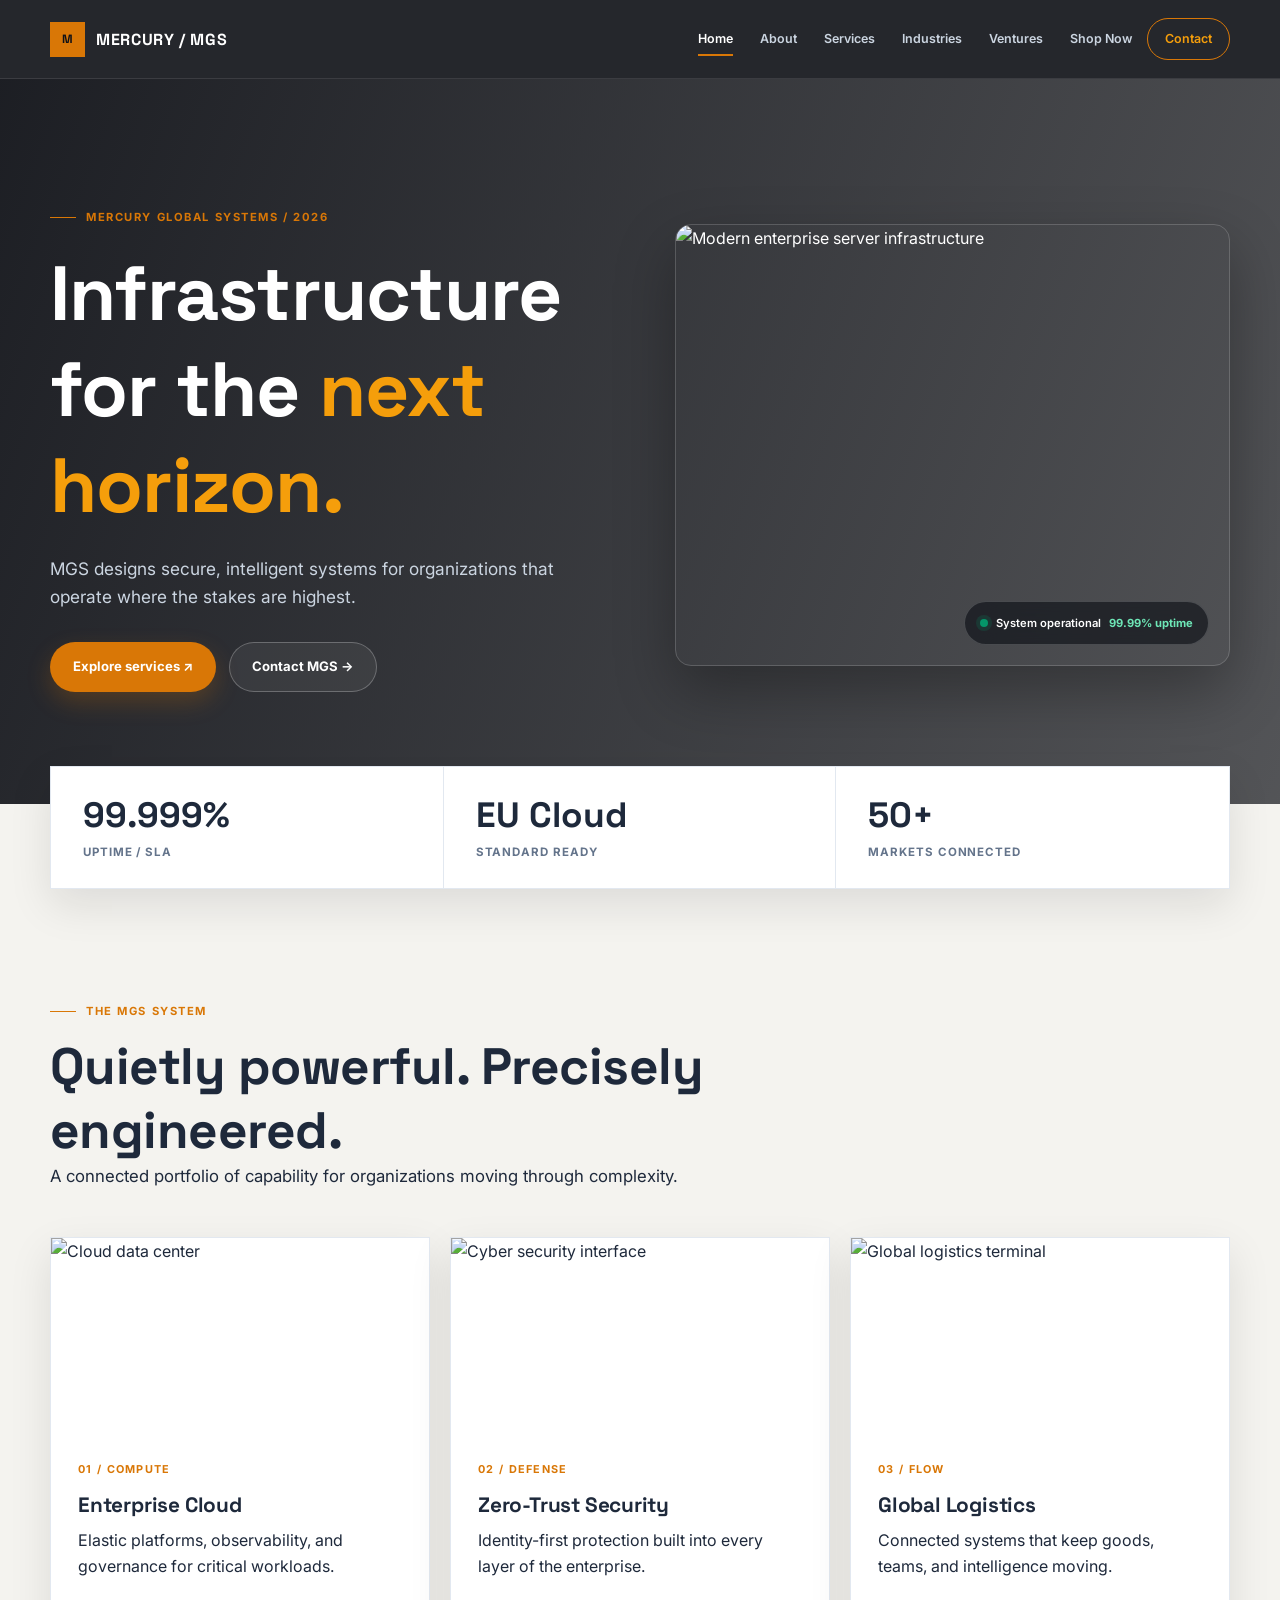
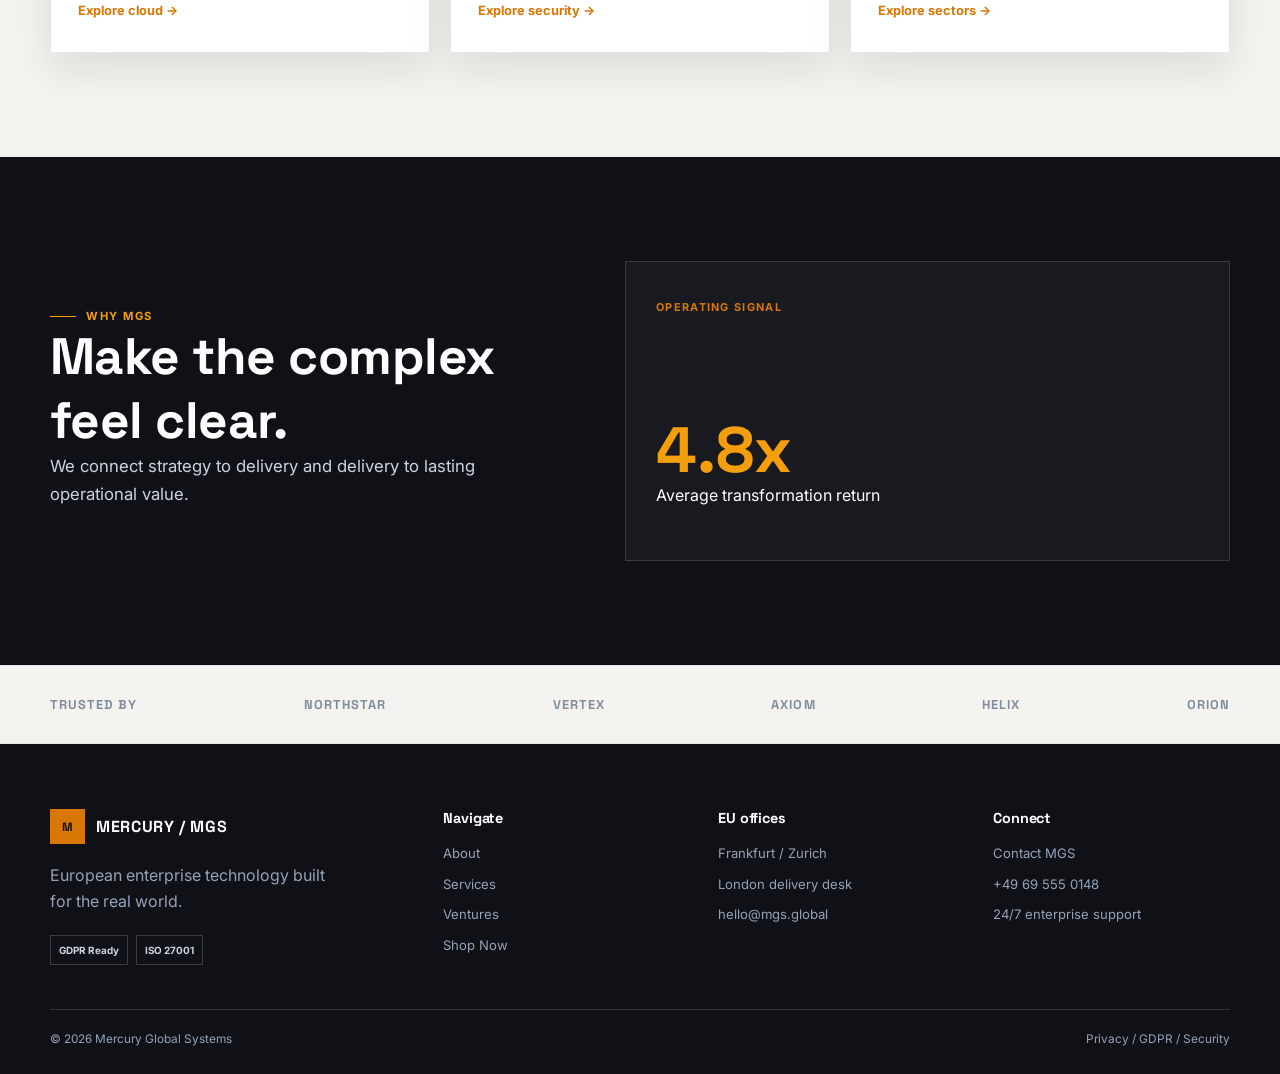
==== index.html @ 84ef5d74 "First Upload" ====
<!doctype html><html lang="en"><head><meta charset="utf-8"><meta name="viewport" content="width=device-width, initial-scale=1"><meta name="description" content="Mercury Global Systems builds resilient enterprise technology for ambitious organizations."><title>MGS | Mercury Global Systems</title><link rel="stylesheet" href="css/style.css"><script src="js/main.js" defer></script></head><body><header class="site-header"><div class="container nav-wrap"><a class="logo" href="index.html"><span class="logo-mark">M</span>MERCURY / MGS</a><button class="menu-toggle" aria-label="Open navigation" aria-expanded="false">☰</button><nav class="nav-links"><a class="active" href="index.html">Home</a><a href="about.html">About</a><a href="services.html">Services</a><a href="industries.html">Industries</a><a href="ventures.html">Ventures</a><a href="shop.html">Shop Now</a><a class="nav-cta" href="contact.html">Contact</a></nav></div></header><main><section class="hero"><div class="container hero-grid"><div><span class="eyebrow">Mercury Global Systems / 2026</span><h1>Infrastructure for the <span>next horizon.</span></h1><p class="hero-copy">MGS designs secure, intelligent systems for organizations that operate where the stakes are highest.</p><div class="actions"><a class="btn btn-primary" href="services.html">Explore services ↗</a><a class="btn btn-secondary" href="contact.html">Contact MGS →</a></div></div><figure class="hero-photo"><img src="https://images.unsplash.com/photo-1558494949-ef010cbdcc31?q=85&w=1600" alt="Modern enterprise server infrastructure"><figcaption class="glass-badge"><span class="live-dot"></span>System operational <strong>99.99% uptime</strong></figcaption></figure></div></section><section class="stats"><div class="container stats-grid"><div class="stat"><strong>99.999%</strong><span>Uptime / SLA</span></div><div class="stat"><strong>EU Cloud</strong><span>Standard ready</span></div><div class="stat"><strong>50+</strong><span>Markets connected</span></div></div></section><section class="section"><div class="container"><div class="section-heading"><span class="eyebrow">The MGS system</span><h2>Quietly powerful. Precisely engineered.</h2><p class="lead">A connected portfolio of capability for organizations moving through complexity.</p></div><div class="card-grid"><article class="card"><div class="card-image"><img src="https://images.unsplash.com/photo-1558494949-ef010cbdcc31?q=85&w=1000" alt="Cloud data center" loading="lazy"></div><div class="card-copy"><span class="card-kicker">01 / Compute</span><h3>Enterprise Cloud</h3><p>Elastic platforms, observability, and governance for critical workloads.</p><a class="text-link" href="services.html">Explore cloud →</a></div></article><article class="card"><div class="card-image"><img src="https://images.unsplash.com/photo-1563013544-824ae1b704d3?q=85&w=1000" alt="Cyber security interface" loading="lazy"></div><div class="card-copy"><span class="card-kicker">02 / Defense</span><h3>Zero-Trust Security</h3><p>Identity-first protection built into every layer of the enterprise.</p><a class="text-link" href="services.html">Explore security →</a></div></article><article class="card"><div class="card-image"><img src="https://images.unsplash.com/photo-1494412651409-8963ce7935a7?q=85&w=1000" alt="Global logistics terminal" loading="lazy"></div><div class="card-copy"><span class="card-kicker">03 / Flow</span><h3>Global Logistics</h3><p>Connected systems that keep goods, teams, and intelligence moving.</p><a class="text-link" href="industries.html">Explore sectors →</a></div></article></div></div></section><section class="section dark-section"><div class="container split"><div><span class="eyebrow">Why MGS</span><h2>Make the complex feel clear.</h2><p class="lead">We connect strategy to delivery and delivery to lasting operational value.</p></div><div class="dark-panel"><span class="card-kicker">Operating signal</span><strong>4.8x</strong><span>Average transformation return</span></div></div></section><section class="trust"><div class="container trust-row"><span>Trusted by</span><span>Northstar</span><span>Vertex</span><span>Axiom</span><span>Helix</span><span>Orion</span></div></section></main><footer class="site-footer"><div class="container"><div class="footer-grid"><div class="footer-brand"><a class="logo" href="index.html"><span class="logo-mark">M</span>MERCURY / MGS</a><p>European enterprise technology built for the real world.</p><div class="trust-badges"><span>GDPR Ready</span><span>ISO 27001</span></div></div><div><h3 class="footer-title">Navigate</h3><div class="footer-links"><a href="about.html">About</a><a href="services.html">Services</a><a href="ventures.html">Ventures</a><a href="shop.html">Shop Now</a></div></div><div><h3 class="footer-title">EU offices</h3><div class="footer-links"><span>Frankfurt / Zurich</span><span>London delivery desk</span><a href="mailto:hello@mgs.global">hello@mgs.global</a></div></div><div><h3 class="footer-title">Connect</h3><div class="footer-links"><a href="contact.html">Contact MGS</a><a href="tel:+49695550148">+49 69 555 0148</a><span>24/7 enterprise support</span></div></div></div><div class="footer-bottom"><span>© 2026 Mercury Global Systems</span><span>Privacy / GDPR / Security</span></div></div></footer></body></html>
---- css/style.css ----
@import url('https://fonts.googleapis.com/css2?family=Inter:wght@400;500;600;700&family=Space+Grotesk:wght@500;600;700&display=swap');

:root{--midnight:#0f1117;--ivory:#f4f3ef;--white:#fff;--slate:#1e293b;--muted:#94a3b8;--amber:#d97706;--amber-light:#f59e0b;--emerald:#059669;--line:#e2e8f0;--shadow:0 16px 40px rgba(15,17,23,.1);--ease:220ms cubic-bezier(.2,.8,.2,1);--max:1180px;--display:'Space Grotesk',system-ui,sans-serif;--body:'Inter',system-ui,sans-serif}
*{box-sizing:border-box}html{scroll-behavior:smooth}body{overflow-x:hidden;margin:0;color:var(--slate);background:var(--ivory);font:400 1rem/1.65 var(--body);-webkit-font-smoothing:antialiased}body.menu-open{overflow:hidden}a{color:inherit;text-decoration:none}button,input,select,textarea{font:inherit}button{cursor:pointer}h1,h2,h3{margin:0;color:var(--slate);font-family:var(--display);letter-spacing:-.01em;line-height:1.25}h1{font-size:clamp(2.7rem,6vw,5.8rem)}h2{font-size:clamp(2rem,4vw,3.8rem)}h3{font-size:1.3rem}p{margin:0 0 1rem}.container{width:min(var(--max),calc(100% - 48px));margin:auto}.section{padding:104px 0}.section-heading{max-width:720px;margin-bottom:46px}.section-heading h2{margin-top:14px}.section-heading.center{margin-inline:auto;text-align:center}.section-heading.center .eyebrow{justify-content:center}.lead{font-size:1.05rem}.eyebrow{display:inline-flex;align-items:center;gap:10px;color:var(--amber);font-size:.7rem;font-weight:700;letter-spacing:.14em;text-transform:uppercase}.eyebrow:before{width:26px;height:1px;background:currentColor;content:""}
.site-header{position:sticky;z-index:1000;top:0;color:var(--white);background:rgba(15,17,23,.9);border-bottom:1px solid rgba(255,255,255,.1);backdrop-filter:blur(16px);-webkit-backdrop-filter:blur(16px);transition:box-shadow var(--ease)}.site-header.scrolled{box-shadow:0 12px 35px rgba(0,0,0,.2)}.nav-wrap{display:flex;align-items:center;justify-content:space-between;min-height:78px;gap:28px}.logo{display:flex;align-items:center;gap:11px;color:var(--white);font:700 1rem var(--display);letter-spacing:.04em}.logo-mark{display:grid;place-items:center;width:35px;height:35px;color:var(--midnight);background:var(--amber);font-size:.75rem}.nav-links{display:flex;align-items:center;gap:3px}.nav-links a{position:relative;padding:10px 12px;color:#cbd5e1;font-size:.78rem;font-weight:600;transition:color var(--ease)}.nav-links a:after{position:absolute;right:12px;bottom:3px;left:12px;height:2px;background:var(--amber);transform:scaleX(0);transform-origin:left;transition:transform var(--ease);content:""}.nav-links a:hover,.nav-links a.active{color:var(--white)}.nav-links a:hover:after,.nav-links a.active:after{transform:scaleX(1)}.nav-links .nav-cta{border:1px solid var(--amber);border-radius:999px;color:var(--amber-light);padding-inline:17px}.nav-links .nav-cta:after{display:none}.menu-toggle{display:none;border:0;color:var(--white);background:transparent;font-size:1.5rem}
.hero,.page-hero{position:relative;overflow:hidden;color:var(--white);background:var(--midnight)}.hero{padding:120px 0 112px;background:linear-gradient(110deg,rgba(15,17,23,.94),rgba(15,17,23,.7)),url('https://images.unsplash.com/photo-1497366811353-6870744d04b2?q=85&w=2200') center/cover}.hero-grid{display:grid;grid-template-columns:1fr 1fr;align-items:center;gap:70px}.hero h1,.page-hero h1{color:var(--white)}.hero h1{margin:18px 0 22px}.hero h1 span{color:var(--amber-light)}.hero-copy{max-width:580px;color:#cbd5e1;font-size:1.08rem}.actions{display:flex;flex-wrap:wrap;gap:13px;margin-top:30px}.btn{display:inline-flex;align-items:center;justify-content:center;gap:9px;min-height:50px;border:1px solid transparent;border-radius:999px;padding:0 22px;font-size:.82rem;font-weight:700;transition:transform var(--ease),box-shadow var(--ease),background var(--ease),color var(--ease)}.btn:hover{transform:translateY(-3px)}.btn-primary{color:var(--white);background:var(--amber);box-shadow:0 10px 25px rgba(217,119,6,.24)}.btn-primary:hover{background:var(--amber-light);box-shadow:0 15px 30px rgba(217,119,6,.3)}.btn-secondary{border-color:rgba(255,255,255,.25);color:var(--white);background:rgba(255,255,255,.06)}.btn-secondary:hover{border-color:var(--amber);color:var(--amber-light)}.hero-photo{position:relative;overflow:hidden;min-height:440px;margin:0;border:1px solid rgba(255,255,255,.17);border-radius:16px;box-shadow:0 25px 60px rgba(0,0,0,.3)}.hero-photo img{width:100%;height:100%;min-height:440px;object-fit:cover;transition:transform 600ms var(--ease)}.hero-photo:hover img{transform:scale(1.03)}.glass-badge{position:absolute;right:20px;bottom:20px;display:flex;align-items:center;gap:8px;border:1px solid rgba(255,255,255,.18);border-radius:999px;padding:12px 15px;color:var(--white);background:rgba(15,17,23,.65);backdrop-filter:blur(16px);font-size:.7rem;font-weight:600}.glass-badge strong{color:#6ee7b7}.live-dot{width:8px;height:8px;border-radius:50%;background:var(--emerald);box-shadow:0 0 0 4px rgba(5,150,105,.18)}
.stats{position:relative;z-index:2;margin-top:-38px}.stats-grid{display:grid;grid-template-columns:repeat(3,1fr);border:1px solid var(--line);background:var(--white);box-shadow:var(--shadow)}.stat{padding:25px 32px;border-right:1px solid var(--line)}.stat:last-child{border:0}.stat strong{display:block;color:var(--slate);font:700 2.2rem var(--display)}.stat span{color:#64748b;font-size:.72rem;font-weight:700;letter-spacing:.08em;text-transform:uppercase}
.card-grid{display:grid;grid-template-columns:repeat(3,1fr);gap:20px}.card,.profile,.solution-card,.sector-card,.value,.metric-card,.form-panel{border:1px solid var(--line);background:var(--white);box-shadow:var(--shadow);transition:transform var(--ease),box-shadow var(--ease),border-color var(--ease)}.card{overflow:hidden}.card:hover,.profile:hover,.solution-card:hover,.sector-card:hover{border-color:#f0b45a;box-shadow:0 20px 45px rgba(15,17,23,.14);transform:translateY(-3px)}.card-image{overflow:hidden;height:190px}.card-image img{width:100%;height:100%;object-fit:cover;transition:transform 600ms var(--ease)}.card:hover img{transform:scale(1.03)}.card-copy,.solution-copy{padding:26px 27px 30px}.card-kicker{color:var(--amber);font-size:.68rem;font-weight:700;letter-spacing:.12em;text-transform:uppercase}.card h3{margin:12px 0 9px}.text-link{color:var(--amber);font-size:.8rem;font-weight:700}.text-link:hover{color:var(--slate)}
.dark-section{color:var(--white);background:var(--midnight)}.dark-section h2,.dark-section h3{color:var(--white)}.dark-section .lead{color:#cbd5e1}.dark-section .eyebrow{color:var(--amber-light)}.split{display:grid;grid-template-columns:.9fr 1.1fr;align-items:center;gap:80px}.check-list{display:grid;gap:13px;margin:27px 0 0;padding:0;color:#cbd5e1;list-style:none}.check-list li:before{display:inline-grid;place-items:center;width:20px;height:20px;margin-right:10px;border-radius:50%;color:var(--white);background:var(--emerald);content:"✓";font-size:.7rem;font-weight:700}.dark-panel{min-height:300px;border:1px solid rgba(255,255,255,.14);padding:30px;background:rgba(255,255,255,.04)}.dark-panel strong{display:block;margin-top:100px;color:var(--amber-light);font:700 4rem var(--display);line-height:1}.trust{padding:30px 0;border-top:1px solid var(--line);border-bottom:1px solid var(--line);background:var(--ivory)}.trust-row{display:flex;justify-content:space-between;gap:20px;color:#64748b;font:700 .8rem var(--display);letter-spacing:.08em;text-transform:uppercase;opacity:.8}
.page-hero{padding:90px 0 80px;background:linear-gradient(rgba(15,17,23,.7),rgba(15,17,23,.95)),url('https://images.unsplash.com/photo-1486406146926-c627a92ad1ab?q=85&w=2200') center/cover}.page-hero h1{max-width:780px;margin:18px 0}.page-hero p{max-width:650px;color:#cbd5e1;font-size:1.05rem}.breadcrumb{display:flex;gap:10px;color:#94a3b8;font-size:.76rem}.breadcrumb a{color:var(--amber-light)}.value-grid,.metrics-grid{display:grid;grid-template-columns:repeat(3,1fr);gap:18px}.value,.metric-card{padding:28px}.value h3{margin:15px 0 8px}.value p,.metric-card span{color:#64748b}.timeline{position:relative;max-width:820px;margin:auto}.timeline:before{position:absolute;top:0;bottom:0;left:92px;width:1px;background:#f0b45a;content:""}.timeline-item{position:relative;display:grid;grid-template-columns:92px 1fr;gap:35px;padding-bottom:35px}.timeline-year,.service-number{color:var(--amber);font:700 1rem var(--display)}.timeline-content{padding-left:28px}.timeline-content:before{position:absolute;top:5px;left:87px;width:10px;height:10px;border:3px solid var(--midnight);border-radius:50%;background:var(--emerald);content:""}.timeline-content p,.service-row p{color:#64748b}.team-grid{display:grid;grid-template-columns:repeat(4,1fr);gap:18px}.profile{overflow:hidden}.profile-photo{display:grid;place-items:center;height:200px;color:var(--amber);background:#eceae3;font:700 3rem var(--display)}.profile-info{padding:21px}.profile-info p{margin:5px 0 0}.service-list{display:grid}.service-row{display:grid;grid-template-columns:68px 1fr auto;gap:24px;align-items:center;border-bottom:1px solid var(--line);padding:25px 0}.service-row p{max-width:650px;margin:7px 0 0}.service-arrow{color:var(--amber);font-size:1.35rem}.workflow{display:grid;grid-template-columns:repeat(4,1fr)}.workflow-step{padding:27px 22px;border:1px solid rgba(255,255,255,.14)}.workflow-step h3{color:var(--white)}.step-num{display:block;margin-bottom:22px;color:var(--amber-light);font:700 1rem var(--display)}
.solution-grid{display:grid;grid-template-columns:repeat(2,1fr);gap:22px}.solution-card{overflow:hidden}.solution-image{min-height:220px;background-position:center;background-size:cover}.solution-copy h2{margin:12px 0 9px;font-size:2rem}.solution-copy ul{display:grid;gap:7px;margin:20px 0 0;padding:0;list-style:none;font-size:.9rem}.solution-copy li:before{margin-right:8px;color:var(--emerald);content:"✓";font-weight:700}.sector-grid{display:grid;grid-template-columns:repeat(2,1fr);gap:22px}.sector-card{overflow:hidden}.sector-image{min-height:230px;background-position:center;background-size:cover}.sector-copy{padding:27px}.sector-copy h2{margin:12px 0 8px;font-size:2rem}.sector-copy p{color:#64748b}.filter-bar{display:flex;flex-wrap:wrap;gap:9px;margin-bottom:30px}.filter-button{border:1px solid var(--line);border-radius:999px;padding:10px 15px;color:var(--slate);background:var(--white);font-size:.78rem;font-weight:700}.filter-button.active,.filter-button:hover{border-color:var(--amber);color:var(--amber);background:#fffaf0}.product-grid{display:grid;grid-template-columns:repeat(3,1fr);gap:20px}.product-card{border:1px solid var(--line);background:var(--white);box-shadow:var(--shadow)}.product-image{height:190px;background-position:center;background-size:cover}.product-copy{padding:22px}.product-copy h3{margin:8px 0}.product-price{display:block;margin:15px 0;color:var(--slate);font:700 1.1rem var(--display)}.product-card .btn{width:100%;min-height:44px}.search-box{width:100%;border:1px solid var(--line);padding:14px 16px;color:var(--slate);background:var(--white);outline:0;margin-bottom:14px}.search-box:focus{border-color:var(--amber);box-shadow:0 0 0 3px rgba(217,119,6,.14)}.form-panel{padding:36px}.contact-grid{display:grid;grid-template-columns:.8fr 1.2fr;gap:70px;align-items:start}.contact-details{display:grid;gap:22px;margin-top:28px}.contact-detail{display:flex;gap:14px}.icon-box{display:grid;place-items:center;flex:0 0 42px;width:42px;height:42px;color:var(--amber);background:#fff7ed;font-size:.68rem;font-weight:700}.contact-detail strong{display:block;color:var(--slate);font-size:.8rem}.contact-detail span:not(.icon-box){color:#64748b;font-size:.88rem}.form-grid{display:grid;grid-template-columns:repeat(2,1fr);gap:18px}.form-field{display:grid;gap:7px}.form-field.full{grid-column:1/-1}.form-field label{color:var(--slate);font-size:.75rem;font-weight:700}.form-field input,.form-field select,.form-field textarea{width:100%;border:1px solid var(--line);padding:12px 13px;color:var(--slate);background:var(--white);outline:0}.form-field textarea{min-height:140px;resize:vertical}.form-field input:focus,.form-field select:focus,.form-field textarea:focus{border-color:var(--amber);box-shadow:0 0 0 3px rgba(217,119,6,.14)}.form-status{min-height:24px;margin-top:10px;color:var(--emerald);font-size:.82rem;font-weight:700}.map-box{display:grid;place-items:center;min-height:300px;border:1px solid var(--line);color:var(--amber);background:#ebe9e2;background-image:linear-gradient(#dedbd3 1px,transparent 1px),linear-gradient(90deg,#dedbd3 1px,transparent 1px);background-size:36px 36px}.map-box span{padding:14px 18px;border:1px solid var(--amber);background:var(--white);font:700 .75rem var(--display);letter-spacing:.06em;text-transform:uppercase}
.site-footer{padding:65px 0 24px;color:#94a3b8;background:var(--midnight)}.footer-grid{display:grid;grid-template-columns:1.5fr repeat(3,1fr);gap:38px;padding-bottom:44px}.footer-brand p{max-width:280px;margin-top:18px}.footer-title{margin:0 0 16px;color:var(--white);font:700 .9rem var(--display)}.footer-links{display:grid;gap:9px;font-size:.82rem}.footer-links a:hover{color:var(--amber-light)}.trust-badges{display:flex;gap:8px;margin-top:20px}.trust-badges span{border:1px solid rgba(255,255,255,.18);padding:6px 8px;color:#cbd5e1;font-size:.62rem;font-weight:700}.footer-bottom{display:flex;justify-content:space-between;gap:20px;border-top:1px solid rgba(255,255,255,.14);padding-top:20px;font-size:.74rem}.reveal-item{opacity:0;transform:translateY(18px);transition:opacity 600ms var(--ease),transform 600ms var(--ease)}.reveal-item.is-visible{opacity:1;transform:translateY(0)}
@media(max-width:900px){.hero-grid,.split,.contact-grid{grid-template-columns:1fr;gap:45px}.card-grid,.value-grid,.metrics-grid,.solution-grid,.sector-grid{grid-template-columns:repeat(2,1fr)}.team-grid{grid-template-columns:repeat(2,1fr)}.product-grid{grid-template-columns:repeat(2,1fr)}.footer-grid{grid-template-columns:repeat(2,1fr)}}
@media(max-width:768px){.container{width:min(var(--max),calc(100% - 32px))}.section{padding:76px 0}.menu-toggle{display:block}.nav-links{position:absolute;top:100%;right:16px;left:16px;display:grid;gap:2px;padding:14px;border:1px solid rgba(255,255,255,.14);background:rgba(15,17,23,.98);box-shadow:var(--shadow);transform:translateY(-12px);opacity:0;pointer-events:none;transition:opacity var(--ease),transform var(--ease)}.nav-links.open{transform:translateY(0);opacity:1;pointer-events:auto}.nav-links a{padding:13px}.hero{padding:82px 0 85px}.hero h1{font-size:clamp(2.7rem,13vw,4.4rem)}.hero-photo,.hero-photo img{min-height:320px}.stats{margin-top:-25px}.stats-grid,.card-grid,.value-grid,.metrics-grid,.solution-grid,.sector-grid,.product-grid,.form-grid{grid-template-columns:1fr}.stat{border-right:0;border-bottom:1px solid var(--line)}.stat:last-child{border-bottom:0}.trust-row{flex-wrap:wrap;justify-content:center;font-size:.68rem}.timeline:before{left:66px}.timeline-item{grid-template-columns:66px 1fr;gap:18px}.timeline-content{padding-left:20px}.timeline-content:before{left:61px}.service-row{grid-template-columns:45px 1fr;gap:15px}.service-arrow{display:none}.workflow{grid-template-columns:1fr 1fr}.form-field.full{grid-column:auto}.form-panel{padding:24px}.footer-grid{grid-template-columns:1fr 1fr;gap:28px 18px}.footer-brand{grid-column:1/-1}.footer-bottom{flex-direction:column}}
@media(prefers-reduced-motion:reduce){*,*:before,*:after{scroll-behavior:auto!important;transition-duration:.01ms!important}}
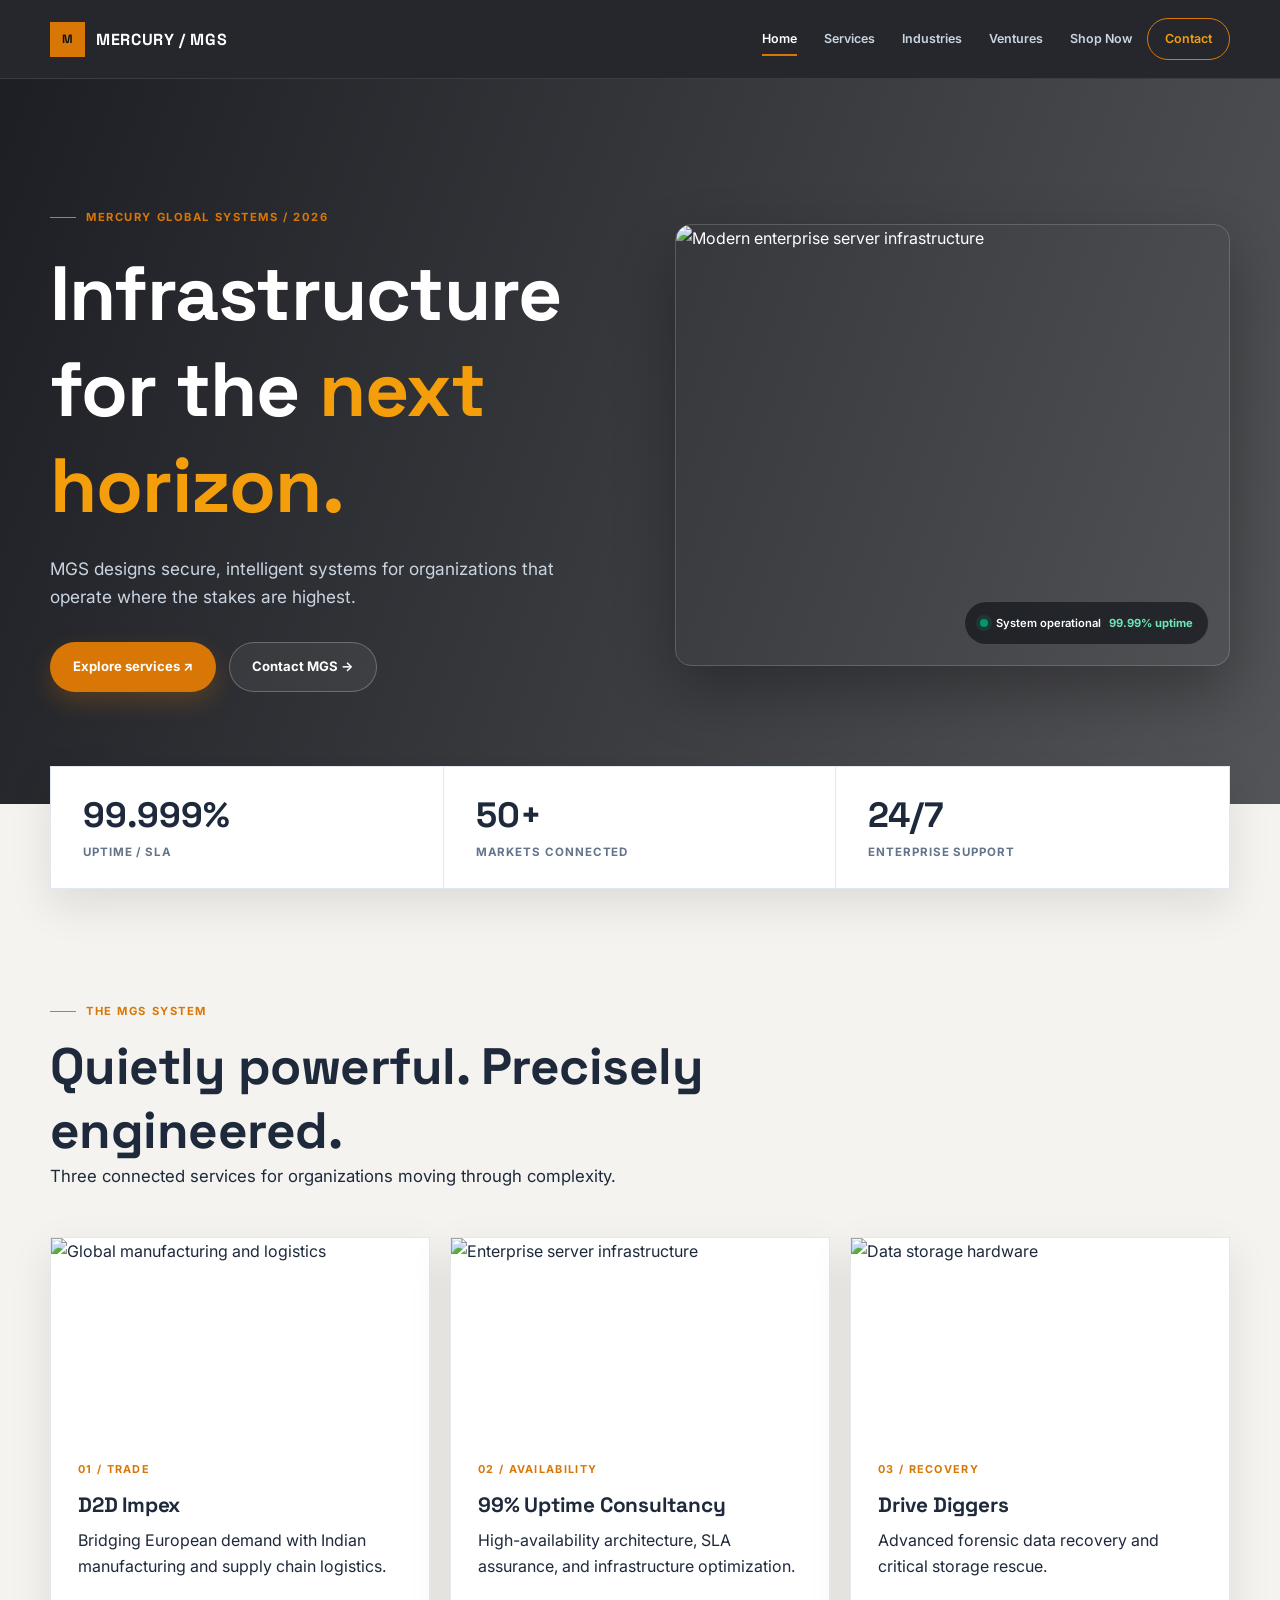
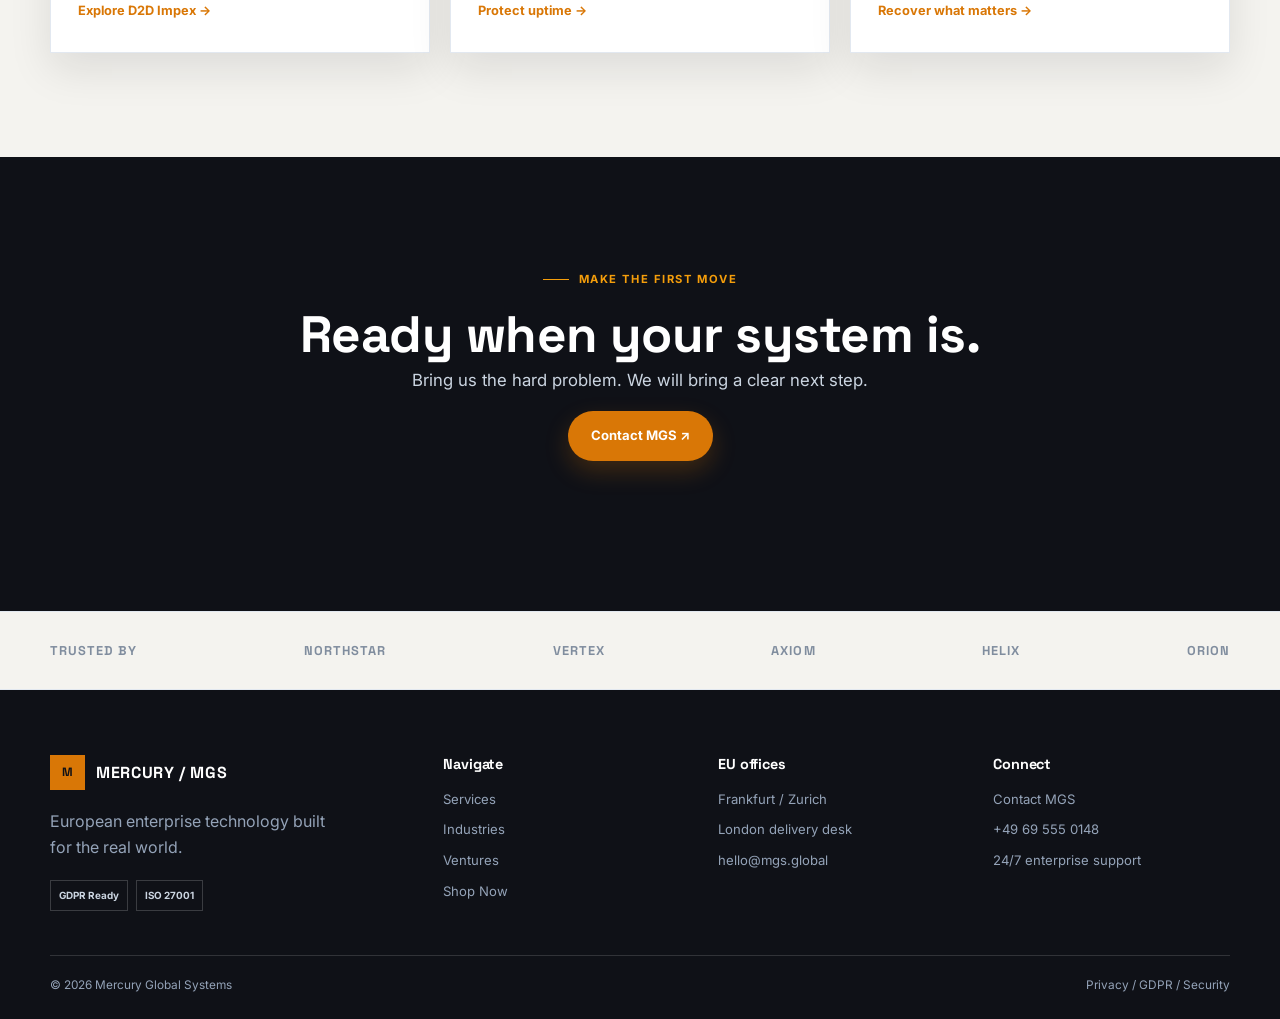
==== commit 1eebcb0b: "Add files via upload" ====
--- a/index.html
+++ b/index.html
@@ -1 +1 @@
-<!doctype html><html lang="en"><head><meta charset="utf-8"><meta name="viewport" content="width=device-width, initial-scale=1"><meta name="description" content="Mercury Global Systems builds resilient enterprise technology for ambitious organizations."><title>MGS | Mercury Global Systems</title><link rel="stylesheet" href="css/style.css"><script src="js/main.js" defer></script></head><body><header class="site-header"><div class="container nav-wrap"><a class="logo" href="index.html"><span class="logo-mark">M</span>MERCURY / MGS</a><button class="menu-toggle" aria-label="Open navigation" aria-expanded="false">☰</button><nav class="nav-links"><a class="active" href="index.html">Home</a><a href="about.html">About</a><a href="services.html">Services</a><a href="industries.html">Industries</a><a href="ventures.html">Ventures</a><a href="shop.html">Shop Now</a><a class="nav-cta" href="contact.html">Contact</a></nav></div></header><main><section class="hero"><div class="container hero-grid"><div><span class="eyebrow">Mercury Global Systems / 2026</span><h1>Infrastructure for the <span>next horizon.</span></h1><p class="hero-copy">MGS designs secure, intelligent systems for organizations that operate where the stakes are highest.</p><div class="actions"><a class="btn btn-primary" href="services.html">Explore services ↗</a><a class="btn btn-secondary" href="contact.html">Contact MGS →</a></div></div><figure class="hero-photo"><img src="https://images.unsplash.com/photo-1558494949-ef010cbdcc31?q=85&w=1600" alt="Modern enterprise server infrastructure"><figcaption class="glass-badge"><span class="live-dot"></span>System operational <strong>99.99% uptime</strong></figcaption></figure></div></section><section class="stats"><div class="container stats-grid"><div class="stat"><strong>99.999%</strong><span>Uptime / SLA</span></div><div class="stat"><strong>EU Cloud</strong><span>Standard ready</span></div><div class="stat"><strong>50+</strong><span>Markets connected</span></div></div></section><section class="section"><div class="container"><div class="section-heading"><span class="eyebrow">The MGS system</span><h2>Quietly powerful. Precisely engineered.</h2><p class="lead">A connected portfolio of capability for organizations moving through complexity.</p></div><div class="card-grid"><article class="card"><div class="card-image"><img src="https://images.unsplash.com/photo-1558494949-ef010cbdcc31?q=85&w=1000" alt="Cloud data center" loading="lazy"></div><div class="card-copy"><span class="card-kicker">01 / Compute</span><h3>Enterprise Cloud</h3><p>Elastic platforms, observability, and governance for critical workloads.</p><a class="text-link" href="services.html">Explore cloud →</a></div></article><article class="card"><div class="card-image"><img src="https://images.unsplash.com/photo-1563013544-824ae1b704d3?q=85&w=1000" alt="Cyber security interface" loading="lazy"></div><div class="card-copy"><span class="card-kicker">02 / Defense</span><h3>Zero-Trust Security</h3><p>Identity-first protection built into every layer of the enterprise.</p><a class="text-link" href="services.html">Explore security →</a></div></article><article class="card"><div class="card-image"><img src="https://images.unsplash.com/photo-1494412651409-8963ce7935a7?q=85&w=1000" alt="Global logistics terminal" loading="lazy"></div><div class="card-copy"><span class="card-kicker">03 / Flow</span><h3>Global Logistics</h3><p>Connected systems that keep goods, teams, and intelligence moving.</p><a class="text-link" href="industries.html">Explore sectors →</a></div></article></div></div></section><section class="section dark-section"><div class="container split"><div><span class="eyebrow">Why MGS</span><h2>Make the complex feel clear.</h2><p class="lead">We connect strategy to delivery and delivery to lasting operational value.</p></div><div class="dark-panel"><span class="card-kicker">Operating signal</span><strong>4.8x</strong><span>Average transformation return</span></div></div></section><section class="trust"><div class="container trust-row"><span>Trusted by</span><span>Northstar</span><span>Vertex</span><span>Axiom</span><span>Helix</span><span>Orion</span></div></section></main><footer class="site-footer"><div class="container"><div class="footer-grid"><div class="footer-brand"><a class="logo" href="index.html"><span class="logo-mark">M</span>MERCURY / MGS</a><p>European enterprise technology built for the real world.</p><div class="trust-badges"><span>GDPR Ready</span><span>ISO 27001</span></div></div><div><h3 class="footer-title">Navigate</h3><div class="footer-links"><a href="about.html">About</a><a href="services.html">Services</a><a href="ventures.html">Ventures</a><a href="shop.html">Shop Now</a></div></div><div><h3 class="footer-title">EU offices</h3><div class="footer-links"><span>Frankfurt / Zurich</span><span>London delivery desk</span><a href="mailto:hello@mgs.global">hello@mgs.global</a></div></div><div><h3 class="footer-title">Connect</h3><div class="footer-links"><a href="contact.html">Contact MGS</a><a href="tel:+49695550148">+49 69 555 0148</a><span>24/7 enterprise support</span></div></div></div><div class="footer-bottom"><span>© 2026 Mercury Global Systems</span><span>Privacy / GDPR / Security</span></div></div></footer></body></html>+<!doctype html><html lang="en"><head><meta charset="utf-8"><meta name="viewport" content="width=device-width, initial-scale=1"><title>MGS | Mercury Global Systems</title><link rel="stylesheet" href="css/style.css"><script src="js/main.js" defer></script></head><body><header class="site-header"><div class="container nav-wrap"><a class="logo" href="index.html"><span class="logo-mark">M</span>MERCURY / MGS</a><button class="menu-toggle" aria-label="Open navigation" aria-expanded="false">☰</button><nav class="nav-links"><a class="active" href="index.html">Home</a><a href="services.html">Services</a><a href="industries.html">Industries</a><a href="ventures.html">Ventures</a><a href="shop.html">Shop Now</a><a class="nav-cta" href="contact.html">Contact</a></nav></div></header><main><section class="hero"><div class="container hero-grid"><div><span class="eyebrow">Mercury Global Systems / 2026</span><h1>Infrastructure for the <span>next horizon.</span></h1><p class="hero-copy">MGS designs secure, intelligent systems for organizations that operate where the stakes are highest.</p><div class="actions"><a class="btn btn-primary" href="services.html">Explore services ↗</a><a class="btn btn-secondary" href="contact.html">Contact MGS →</a></div></div><figure class="hero-photo"><img src="https://images.unsplash.com/photo-1558494949-ef010cbdcc31?q=85&w=1600" alt="Modern enterprise server infrastructure"><figcaption class="glass-badge"><span class="live-dot"></span>System operational <strong>99.99% uptime</strong></figcaption></figure></div></section><section class="stats"><div class="container stats-grid"><div class="stat"><strong>99.999%</strong><span>Uptime / SLA</span></div><div class="stat"><strong>50+</strong><span>Markets connected</span></div><div class="stat"><strong>24/7</strong><span>Enterprise support</span></div></div></section><section class="section"><div class="container"><div class="section-heading"><span class="eyebrow">The MGS system</span><h2>Quietly powerful. Precisely engineered.</h2><p class="lead">Three connected services for organizations moving through complexity.</p></div><div class="card-grid"><article class="card"><div class="card-image"><img src="https://images.unsplash.com/photo-1494412651409-8963ce7935a7?q=85&w=1000" alt="Global manufacturing and logistics" loading="lazy"></div><div class="card-copy"><span class="card-kicker">01 / Trade</span><h3>D2D Impex</h3><p>Bridging European demand with Indian manufacturing and supply chain logistics.</p><a class="text-link" href="services.html">Explore D2D Impex →</a></div></article><article class="card"><div class="card-image"><img src="https://images.unsplash.com/photo-1558494949-ef010cbdcc31?q=85&w=1000" alt="Enterprise server infrastructure" loading="lazy"></div><div class="card-copy"><span class="card-kicker">02 / Availability</span><h3>99% Uptime Consultancy</h3><p>High-availability architecture, SLA assurance, and infrastructure optimization.</p><a class="text-link" href="services.html">Protect uptime →</a></div></article><article class="card"><div class="card-image"><img src="https://images.unsplash.com/photo-1518770660439-4636190af475?q=85&w=1000" alt="Data storage hardware" loading="lazy"></div><div class="card-copy"><span class="card-kicker">03 / Recovery</span><h3>Drive Diggers</h3><p>Advanced forensic data recovery and critical storage rescue.</p><a class="text-link" href="services.html">Recover what matters →</a></div></article></div></div></section><section class="section dark-section"><div class="container section-heading center"><span class="eyebrow">Make the first move</span><h2>Ready when your system is.</h2><p class="lead">Bring us the hard problem. We will bring a clear next step.</p><a class="btn btn-primary" href="contact.html">Contact MGS ↗</a></div></section><section class="trust"><div class="container trust-row"><span>Trusted by</span><span>Northstar</span><span>Vertex</span><span>Axiom</span><span>Helix</span><span>Orion</span></div></section></main><footer class="site-footer"><div class="container footer-grid"><div class="footer-brand"><a class="logo" href="index.html"><span class="logo-mark">M</span>MERCURY / MGS</a><p>European enterprise technology built for the real world.</p><div class="trust-badges"><span>GDPR Ready</span><span>ISO 27001</span></div></div><div><h3 class="footer-title">Navigate</h3><div class="footer-links"><a href="services.html">Services</a><a href="industries.html">Industries</a><a href="ventures.html">Ventures</a><a href="shop.html">Shop Now</a></div></div><div><h3 class="footer-title">EU offices</h3><div class="footer-links"><span>Frankfurt / Zurich</span><span>London delivery desk</span><a href="mailto:hello@mgs.global">hello@mgs.global</a></div></div><div><h3 class="footer-title">Connect</h3><div class="footer-links"><a href="contact.html">Contact MGS</a><a href="tel:+49695550148">+49 69 555 0148</a><span>24/7 enterprise support</span></div></div></div><div class="container footer-bottom"><span>© 2026 Mercury Global Systems</span><span>Privacy / GDPR / Security</span></div></footer></body></html>
--- a/css/style.css
+++ b/css/style.css
@@ -13,3 +13,6 @@
 @media(max-width:900px){.hero-grid,.split,.contact-grid{grid-template-columns:1fr;gap:45px}.card-grid,.value-grid,.metrics-grid,.solution-grid,.sector-grid{grid-template-columns:repeat(2,1fr)}.team-grid{grid-template-columns:repeat(2,1fr)}.product-grid{grid-template-columns:repeat(2,1fr)}.footer-grid{grid-template-columns:repeat(2,1fr)}}
 @media(max-width:768px){.container{width:min(var(--max),calc(100% - 32px))}.section{padding:76px 0}.menu-toggle{display:block}.nav-links{position:absolute;top:100%;right:16px;left:16px;display:grid;gap:2px;padding:14px;border:1px solid rgba(255,255,255,.14);background:rgba(15,17,23,.98);box-shadow:var(--shadow);transform:translateY(-12px);opacity:0;pointer-events:none;transition:opacity var(--ease),transform var(--ease)}.nav-links.open{transform:translateY(0);opacity:1;pointer-events:auto}.nav-links a{padding:13px}.hero{padding:82px 0 85px}.hero h1{font-size:clamp(2.7rem,13vw,4.4rem)}.hero-photo,.hero-photo img{min-height:320px}.stats{margin-top:-25px}.stats-grid,.card-grid,.value-grid,.metrics-grid,.solution-grid,.sector-grid,.product-grid,.form-grid{grid-template-columns:1fr}.stat{border-right:0;border-bottom:1px solid var(--line)}.stat:last-child{border-bottom:0}.trust-row{flex-wrap:wrap;justify-content:center;font-size:.68rem}.timeline:before{left:66px}.timeline-item{grid-template-columns:66px 1fr;gap:18px}.timeline-content{padding-left:20px}.timeline-content:before{left:61px}.service-row{grid-template-columns:45px 1fr;gap:15px}.service-arrow{display:none}.workflow{grid-template-columns:1fr 1fr}.form-field.full{grid-column:auto}.form-panel{padding:24px}.footer-grid{grid-template-columns:1fr 1fr;gap:28px 18px}.footer-brand{grid-column:1/-1}.footer-bottom{flex-direction:column}}
 @media(prefers-reduced-motion:reduce){*,*:before,*:after{scroll-behavior:auto!important;transition-duration:.01ms!important}}
+.service-triad{grid-template-columns:repeat(3,1fr)}
+@media(max-width:900px){.service-triad{grid-template-columns:repeat(2,1fr)}}
+@media(max-width:768px){.service-triad{grid-template-columns:1fr}}
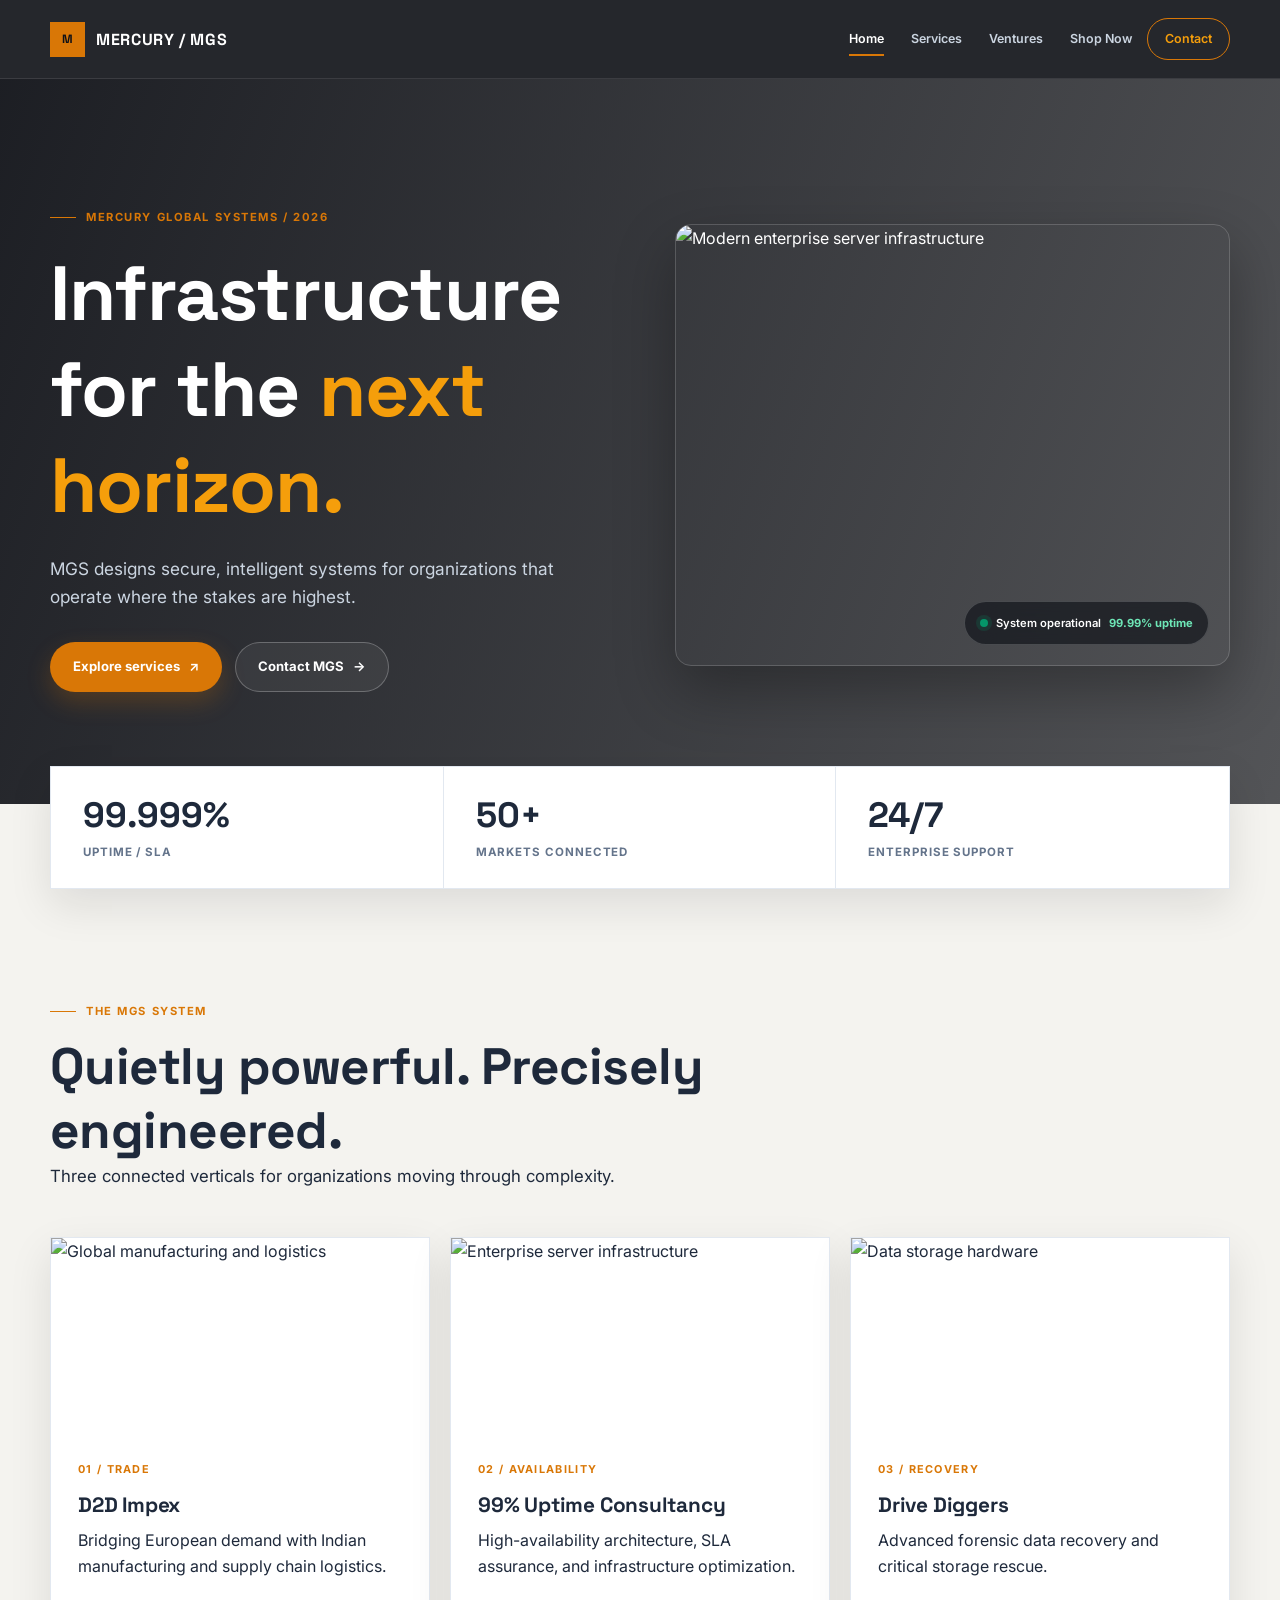
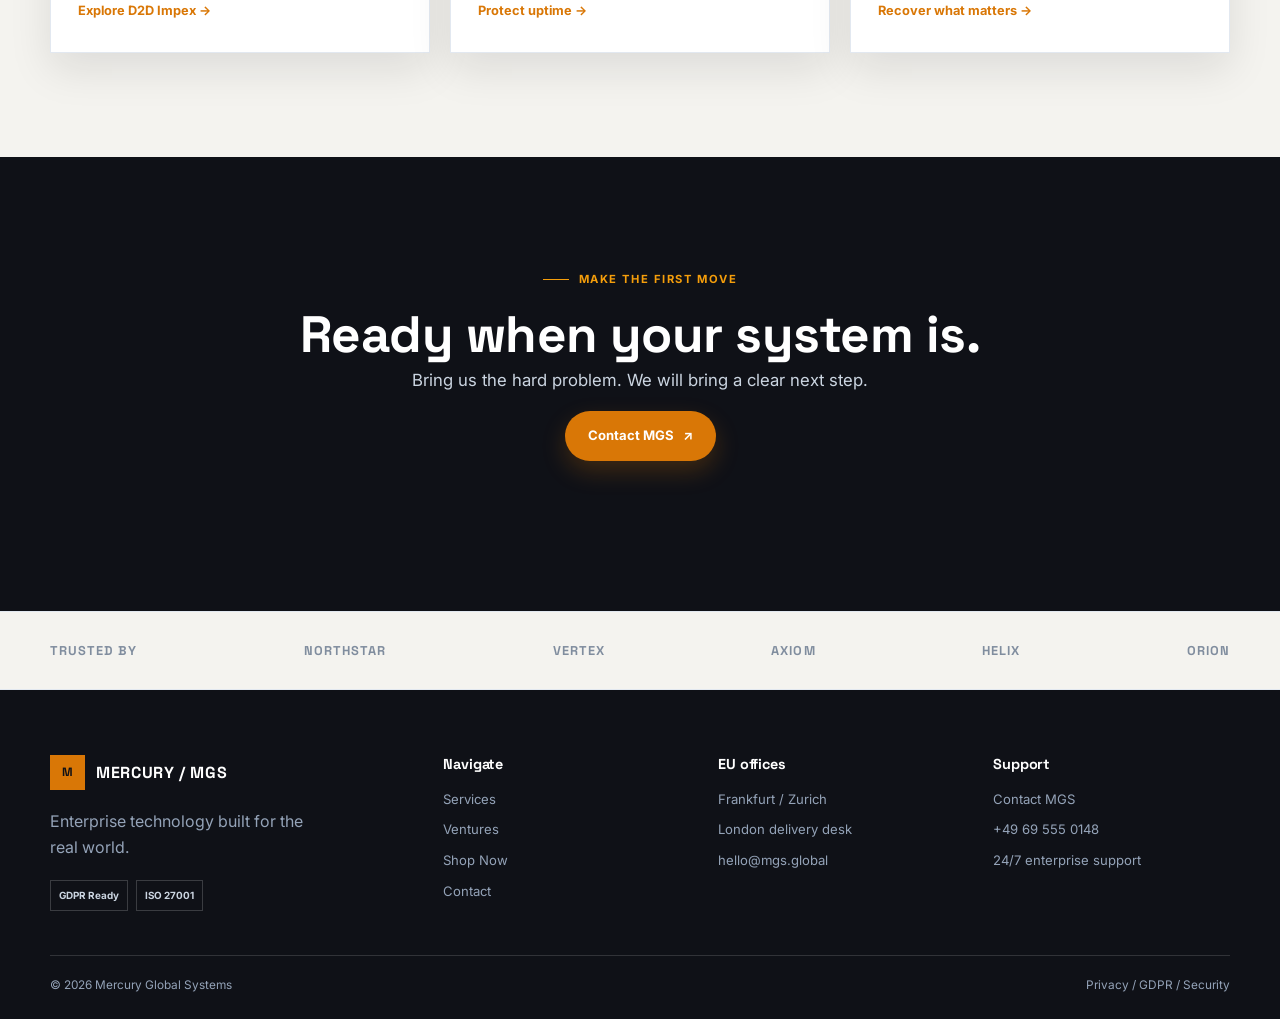
==== commit 6f48a253: "Add files via upload" ====
--- a/index.html
+++ b/index.html
@@ -1 +1,224 @@
-<!doctype html><html lang="en"><head><meta charset="utf-8"><meta name="viewport" content="width=device-width, initial-scale=1"><title>MGS | Mercury Global Systems</title><link rel="stylesheet" href="css/style.css"><script src="js/main.js" defer></script></head><body><header class="site-header"><div class="container nav-wrap"><a class="logo" href="index.html"><span class="logo-mark">M</span>MERCURY / MGS</a><button class="menu-toggle" aria-label="Open navigation" aria-expanded="false">☰</button><nav class="nav-links"><a class="active" href="index.html">Home</a><a href="services.html">Services</a><a href="industries.html">Industries</a><a href="ventures.html">Ventures</a><a href="shop.html">Shop Now</a><a class="nav-cta" href="contact.html">Contact</a></nav></div></header><main><section class="hero"><div class="container hero-grid"><div><span class="eyebrow">Mercury Global Systems / 2026</span><h1>Infrastructure for the <span>next horizon.</span></h1><p class="hero-copy">MGS designs secure, intelligent systems for organizations that operate where the stakes are highest.</p><div class="actions"><a class="btn btn-primary" href="services.html">Explore services ↗</a><a class="btn btn-secondary" href="contact.html">Contact MGS →</a></div></div><figure class="hero-photo"><img src="https://images.unsplash.com/photo-1558494949-ef010cbdcc31?q=85&w=1600" alt="Modern enterprise server infrastructure"><figcaption class="glass-badge"><span class="live-dot"></span>System operational <strong>99.99% uptime</strong></figcaption></figure></div></section><section class="stats"><div class="container stats-grid"><div class="stat"><strong>99.999%</strong><span>Uptime / SLA</span></div><div class="stat"><strong>50+</strong><span>Markets connected</span></div><div class="stat"><strong>24/7</strong><span>Enterprise support</span></div></div></section><section class="section"><div class="container"><div class="section-heading"><span class="eyebrow">The MGS system</span><h2>Quietly powerful. Precisely engineered.</h2><p class="lead">Three connected services for organizations moving through complexity.</p></div><div class="card-grid"><article class="card"><div class="card-image"><img src="https://images.unsplash.com/photo-1494412651409-8963ce7935a7?q=85&w=1000" alt="Global manufacturing and logistics" loading="lazy"></div><div class="card-copy"><span class="card-kicker">01 / Trade</span><h3>D2D Impex</h3><p>Bridging European demand with Indian manufacturing and supply chain logistics.</p><a class="text-link" href="services.html">Explore D2D Impex →</a></div></article><article class="card"><div class="card-image"><img src="https://images.unsplash.com/photo-1558494949-ef010cbdcc31?q=85&w=1000" alt="Enterprise server infrastructure" loading="lazy"></div><div class="card-copy"><span class="card-kicker">02 / Availability</span><h3>99% Uptime Consultancy</h3><p>High-availability architecture, SLA assurance, and infrastructure optimization.</p><a class="text-link" href="services.html">Protect uptime →</a></div></article><article class="card"><div class="card-image"><img src="https://images.unsplash.com/photo-1518770660439-4636190af475?q=85&w=1000" alt="Data storage hardware" loading="lazy"></div><div class="card-copy"><span class="card-kicker">03 / Recovery</span><h3>Drive Diggers</h3><p>Advanced forensic data recovery and critical storage rescue.</p><a class="text-link" href="services.html">Recover what matters →</a></div></article></div></div></section><section class="section dark-section"><div class="container section-heading center"><span class="eyebrow">Make the first move</span><h2>Ready when your system is.</h2><p class="lead">Bring us the hard problem. We will bring a clear next step.</p><a class="btn btn-primary" href="contact.html">Contact MGS ↗</a></div></section><section class="trust"><div class="container trust-row"><span>Trusted by</span><span>Northstar</span><span>Vertex</span><span>Axiom</span><span>Helix</span><span>Orion</span></div></section></main><footer class="site-footer"><div class="container footer-grid"><div class="footer-brand"><a class="logo" href="index.html"><span class="logo-mark">M</span>MERCURY / MGS</a><p>European enterprise technology built for the real world.</p><div class="trust-badges"><span>GDPR Ready</span><span>ISO 27001</span></div></div><div><h3 class="footer-title">Navigate</h3><div class="footer-links"><a href="services.html">Services</a><a href="industries.html">Industries</a><a href="ventures.html">Ventures</a><a href="shop.html">Shop Now</a></div></div><div><h3 class="footer-title">EU offices</h3><div class="footer-links"><span>Frankfurt / Zurich</span><span>London delivery desk</span><a href="mailto:hello@mgs.global">hello@mgs.global</a></div></div><div><h3 class="footer-title">Connect</h3><div class="footer-links"><a href="contact.html">Contact MGS</a><a href="tel:+49695550148">+49 69 555 0148</a><span>24/7 enterprise support</span></div></div></div><div class="container footer-bottom"><span>© 2026 Mercury Global Systems</span><span>Privacy / GDPR / Security</span></div></footer></body></html>+<!doctype html>
+<html lang="en">
+  <head>
+    <meta charset="utf-8" />
+    <meta name="viewport" content="width=device-width, initial-scale=1" />
+    <meta
+      name="description"
+      content="Mercury Global Systems builds practical enterprise technology for ambitious organizations."
+    />
+    <title>MGS | Mercury Global Systems</title>
+    <link rel="stylesheet" href="css/style.css" />
+    <script src="js/main.js" defer></script>
+  </head>
+  <body>
+    <header class="site-header">
+      <div class="container nav-wrap">
+        <a
+          class="logo"
+          href="index.html"
+          aria-label="Mercury Global Systems home"
+        >
+          <span class="logo-mark">M</span>
+          <span>MERCURY / MGS</span>
+        </a>
+        <button
+          class="menu-toggle"
+          type="button"
+          aria-label="Open navigation"
+          aria-expanded="false"
+        >
+          ☰
+        </button>
+        <nav class="nav-links" aria-label="Primary navigation">
+          <a class="active" href="index.html">Home</a>
+          <a href="services.html">Services</a>
+          <a href="ventures.html">Ventures</a>
+          <a href="shop.html">Shop Now</a>
+          <a class="nav-cta" href="contact.html">Contact</a>
+        </nav>
+      </div>
+    </header>
+
+    <main>
+      <section class="hero">
+        <div class="container hero-grid">
+          <div class="hero-copy-block">
+            <span class="eyebrow">Mercury Global Systems / 2026</span>
+            <h1>Infrastructure for the <span>next horizon.</span></h1>
+            <p class="hero-copy">
+              MGS designs secure, intelligent systems for organizations that
+              operate where the stakes are highest.
+            </p>
+            <div class="actions">
+              <a class="btn btn-primary" href="services.html"
+                >Explore services <span>↗</span></a
+              >
+              <a class="btn btn-secondary" href="contact.html"
+                >Contact MGS <span>→</span></a
+              >
+            </div>
+          </div>
+          <figure class="hero-photo">
+            <img
+              src="https://images.unsplash.com/photo-1558494949-ef010cbdcc31?q=85&w=1600"
+              alt="Modern enterprise server infrastructure"
+            />
+            <figcaption class="glass-badge">
+              <span class="live-dot"></span>
+              <span>System operational</span>
+              <strong>99.99% uptime</strong>
+            </figcaption>
+          </figure>
+        </div>
+      </section>
+
+      <section class="stats" aria-label="MGS metrics">
+        <div class="container stats-grid">
+          <div class="stat">
+            <strong>99.999%</strong><span>Uptime / SLA</span>
+          </div>
+          <div class="stat">
+            <strong>50+</strong><span>Markets connected</span>
+          </div>
+          <div class="stat">
+            <strong>24/7</strong><span>Enterprise support</span>
+          </div>
+        </div>
+      </section>
+
+      <section class="section">
+        <div class="container">
+          <div class="section-heading">
+            <span class="eyebrow">The MGS system</span>
+            <h2>Quietly powerful. Precisely engineered.</h2>
+            <p class="lead">
+              Three connected verticals for organizations moving through
+              complexity.
+            </p>
+          </div>
+          <div class="card-grid">
+            <article class="card">
+              <div class="card-image">
+                <img
+                  src="https://images.unsplash.com/photo-1494412651409-8963ce7935a7?q=85&w=1000"
+                  alt="Global manufacturing and logistics"
+                  loading="lazy"
+                />
+              </div>
+              <div class="card-copy">
+                <span class="card-kicker">01 / Trade</span>
+                <h3>D2D Impex</h3>
+                <p>
+                  Bridging European demand with Indian manufacturing and supply
+                  chain logistics.
+                </p>
+                <a class="text-link" href="services.html"
+                  >Explore D2D Impex →</a
+                >
+              </div>
+            </article>
+            <article class="card">
+              <div class="card-image">
+                <img
+                  src="https://images.unsplash.com/photo-1558494949-ef010cbdcc31?q=85&w=1000"
+                  alt="Enterprise server infrastructure"
+                  loading="lazy"
+                />
+              </div>
+              <div class="card-copy">
+                <span class="card-kicker">02 / Availability</span>
+                <h3>99% Uptime Consultancy</h3>
+                <p>
+                  High-availability architecture, SLA assurance, and
+                  infrastructure optimization.
+                </p>
+                <a class="text-link" href="services.html">Protect uptime →</a>
+              </div>
+            </article>
+            <article class="card">
+              <div class="card-image">
+                <img
+                  src="https://images.unsplash.com/photo-1518770660439-4636190af475?q=85&w=1000"
+                  alt="Data storage hardware"
+                  loading="lazy"
+                />
+              </div>
+              <div class="card-copy">
+                <span class="card-kicker">03 / Recovery</span>
+                <h3>Drive Diggers</h3>
+                <p>
+                  Advanced forensic data recovery and critical storage rescue.
+                </p>
+                <a class="text-link" href="services.html"
+                  >Recover what matters →</a
+                >
+              </div>
+            </article>
+          </div>
+        </div>
+      </section>
+
+      <section class="section dark-section">
+        <div class="container section-heading center">
+          <span class="eyebrow">Make the first move</span>
+          <h2>Ready when your system is.</h2>
+          <p class="lead">
+            Bring us the hard problem. We will bring a clear next step.
+          </p>
+          <a class="btn btn-primary" href="contact.html"
+            >Contact MGS <span>↗</span></a
+          >
+        </div>
+      </section>
+
+      <section class="trust">
+        <div class="container trust-row">
+          <span>Trusted by</span><span>Northstar</span><span>Vertex</span
+          ><span>Axiom</span><span>Helix</span><span>Orion</span>
+        </div>
+      </section>
+    </main>
+
+    <footer class="site-footer">
+      <div class="container footer-grid">
+        <div class="footer-brand">
+          <a class="logo" href="index.html"
+            ><span class="logo-mark">M</span>MERCURY / MGS</a
+          >
+          <p>Enterprise technology built for the real world.</p>
+          <div class="trust-badges">
+            <span>GDPR Ready</span><span>ISO 27001</span>
+          </div>
+        </div>
+        <div>
+          <h3 class="footer-title">Navigate</h3>
+          <div class="footer-links">
+            <a href="services.html">Services</a
+            ><a href="ventures.html">Ventures</a><a href="shop.html">Shop Now</a
+            ><a href="contact.html">Contact</a>
+          </div>
+        </div>
+        <div>
+          <h3 class="footer-title">EU offices</h3>
+          <div class="footer-links">
+            <span>Frankfurt / Zurich</span><span>London delivery desk</span
+            ><a href="mailto:hello@mgs.global">hello@mgs.global</a>
+          </div>
+        </div>
+        <div>
+          <h3 class="footer-title">Support</h3>
+          <div class="footer-links">
+            <a href="contact.html">Contact MGS</a
+            ><a href="tel:+49695550148">+49 69 555 0148</a
+            ><span>24/7 enterprise support</span>
+          </div>
+        </div>
+      </div>
+      <div class="container footer-bottom">
+        <span>© 2026 Mercury Global Systems</span
+        ><span>Privacy / GDPR / Security</span>
+      </div>
+    </footer>
+  </body>
+</html>
--- a/css/style.css
+++ b/css/style.css
@@ -1,18 +1,943 @@
-@import url('https://fonts.googleapis.com/css2?family=Inter:wght@400;500;600;700&family=Space+Grotesk:wght@500;600;700&display=swap');
-
-:root{--midnight:#0f1117;--ivory:#f4f3ef;--white:#fff;--slate:#1e293b;--muted:#94a3b8;--amber:#d97706;--amber-light:#f59e0b;--emerald:#059669;--line:#e2e8f0;--shadow:0 16px 40px rgba(15,17,23,.1);--ease:220ms cubic-bezier(.2,.8,.2,1);--max:1180px;--display:'Space Grotesk',system-ui,sans-serif;--body:'Inter',system-ui,sans-serif}
-*{box-sizing:border-box}html{scroll-behavior:smooth}body{overflow-x:hidden;margin:0;color:var(--slate);background:var(--ivory);font:400 1rem/1.65 var(--body);-webkit-font-smoothing:antialiased}body.menu-open{overflow:hidden}a{color:inherit;text-decoration:none}button,input,select,textarea{font:inherit}button{cursor:pointer}h1,h2,h3{margin:0;color:var(--slate);font-family:var(--display);letter-spacing:-.01em;line-height:1.25}h1{font-size:clamp(2.7rem,6vw,5.8rem)}h2{font-size:clamp(2rem,4vw,3.8rem)}h3{font-size:1.3rem}p{margin:0 0 1rem}.container{width:min(var(--max),calc(100% - 48px));margin:auto}.section{padding:104px 0}.section-heading{max-width:720px;margin-bottom:46px}.section-heading h2{margin-top:14px}.section-heading.center{margin-inline:auto;text-align:center}.section-heading.center .eyebrow{justify-content:center}.lead{font-size:1.05rem}.eyebrow{display:inline-flex;align-items:center;gap:10px;color:var(--amber);font-size:.7rem;font-weight:700;letter-spacing:.14em;text-transform:uppercase}.eyebrow:before{width:26px;height:1px;background:currentColor;content:""}
-.site-header{position:sticky;z-index:1000;top:0;color:var(--white);background:rgba(15,17,23,.9);border-bottom:1px solid rgba(255,255,255,.1);backdrop-filter:blur(16px);-webkit-backdrop-filter:blur(16px);transition:box-shadow var(--ease)}.site-header.scrolled{box-shadow:0 12px 35px rgba(0,0,0,.2)}.nav-wrap{display:flex;align-items:center;justify-content:space-between;min-height:78px;gap:28px}.logo{display:flex;align-items:center;gap:11px;color:var(--white);font:700 1rem var(--display);letter-spacing:.04em}.logo-mark{display:grid;place-items:center;width:35px;height:35px;color:var(--midnight);background:var(--amber);font-size:.75rem}.nav-links{display:flex;align-items:center;gap:3px}.nav-links a{position:relative;padding:10px 12px;color:#cbd5e1;font-size:.78rem;font-weight:600;transition:color var(--ease)}.nav-links a:after{position:absolute;right:12px;bottom:3px;left:12px;height:2px;background:var(--amber);transform:scaleX(0);transform-origin:left;transition:transform var(--ease);content:""}.nav-links a:hover,.nav-links a.active{color:var(--white)}.nav-links a:hover:after,.nav-links a.active:after{transform:scaleX(1)}.nav-links .nav-cta{border:1px solid var(--amber);border-radius:999px;color:var(--amber-light);padding-inline:17px}.nav-links .nav-cta:after{display:none}.menu-toggle{display:none;border:0;color:var(--white);background:transparent;font-size:1.5rem}
-.hero,.page-hero{position:relative;overflow:hidden;color:var(--white);background:var(--midnight)}.hero{padding:120px 0 112px;background:linear-gradient(110deg,rgba(15,17,23,.94),rgba(15,17,23,.7)),url('https://images.unsplash.com/photo-1497366811353-6870744d04b2?q=85&w=2200') center/cover}.hero-grid{display:grid;grid-template-columns:1fr 1fr;align-items:center;gap:70px}.hero h1,.page-hero h1{color:var(--white)}.hero h1{margin:18px 0 22px}.hero h1 span{color:var(--amber-light)}.hero-copy{max-width:580px;color:#cbd5e1;font-size:1.08rem}.actions{display:flex;flex-wrap:wrap;gap:13px;margin-top:30px}.btn{display:inline-flex;align-items:center;justify-content:center;gap:9px;min-height:50px;border:1px solid transparent;border-radius:999px;padding:0 22px;font-size:.82rem;font-weight:700;transition:transform var(--ease),box-shadow var(--ease),background var(--ease),color var(--ease)}.btn:hover{transform:translateY(-3px)}.btn-primary{color:var(--white);background:var(--amber);box-shadow:0 10px 25px rgba(217,119,6,.24)}.btn-primary:hover{background:var(--amber-light);box-shadow:0 15px 30px rgba(217,119,6,.3)}.btn-secondary{border-color:rgba(255,255,255,.25);color:var(--white);background:rgba(255,255,255,.06)}.btn-secondary:hover{border-color:var(--amber);color:var(--amber-light)}.hero-photo{position:relative;overflow:hidden;min-height:440px;margin:0;border:1px solid rgba(255,255,255,.17);border-radius:16px;box-shadow:0 25px 60px rgba(0,0,0,.3)}.hero-photo img{width:100%;height:100%;min-height:440px;object-fit:cover;transition:transform 600ms var(--ease)}.hero-photo:hover img{transform:scale(1.03)}.glass-badge{position:absolute;right:20px;bottom:20px;display:flex;align-items:center;gap:8px;border:1px solid rgba(255,255,255,.18);border-radius:999px;padding:12px 15px;color:var(--white);background:rgba(15,17,23,.65);backdrop-filter:blur(16px);font-size:.7rem;font-weight:600}.glass-badge strong{color:#6ee7b7}.live-dot{width:8px;height:8px;border-radius:50%;background:var(--emerald);box-shadow:0 0 0 4px rgba(5,150,105,.18)}
-.stats{position:relative;z-index:2;margin-top:-38px}.stats-grid{display:grid;grid-template-columns:repeat(3,1fr);border:1px solid var(--line);background:var(--white);box-shadow:var(--shadow)}.stat{padding:25px 32px;border-right:1px solid var(--line)}.stat:last-child{border:0}.stat strong{display:block;color:var(--slate);font:700 2.2rem var(--display)}.stat span{color:#64748b;font-size:.72rem;font-weight:700;letter-spacing:.08em;text-transform:uppercase}
-.card-grid{display:grid;grid-template-columns:repeat(3,1fr);gap:20px}.card,.profile,.solution-card,.sector-card,.value,.metric-card,.form-panel{border:1px solid var(--line);background:var(--white);box-shadow:var(--shadow);transition:transform var(--ease),box-shadow var(--ease),border-color var(--ease)}.card{overflow:hidden}.card:hover,.profile:hover,.solution-card:hover,.sector-card:hover{border-color:#f0b45a;box-shadow:0 20px 45px rgba(15,17,23,.14);transform:translateY(-3px)}.card-image{overflow:hidden;height:190px}.card-image img{width:100%;height:100%;object-fit:cover;transition:transform 600ms var(--ease)}.card:hover img{transform:scale(1.03)}.card-copy,.solution-copy{padding:26px 27px 30px}.card-kicker{color:var(--amber);font-size:.68rem;font-weight:700;letter-spacing:.12em;text-transform:uppercase}.card h3{margin:12px 0 9px}.text-link{color:var(--amber);font-size:.8rem;font-weight:700}.text-link:hover{color:var(--slate)}
-.dark-section{color:var(--white);background:var(--midnight)}.dark-section h2,.dark-section h3{color:var(--white)}.dark-section .lead{color:#cbd5e1}.dark-section .eyebrow{color:var(--amber-light)}.split{display:grid;grid-template-columns:.9fr 1.1fr;align-items:center;gap:80px}.check-list{display:grid;gap:13px;margin:27px 0 0;padding:0;color:#cbd5e1;list-style:none}.check-list li:before{display:inline-grid;place-items:center;width:20px;height:20px;margin-right:10px;border-radius:50%;color:var(--white);background:var(--emerald);content:"✓";font-size:.7rem;font-weight:700}.dark-panel{min-height:300px;border:1px solid rgba(255,255,255,.14);padding:30px;background:rgba(255,255,255,.04)}.dark-panel strong{display:block;margin-top:100px;color:var(--amber-light);font:700 4rem var(--display);line-height:1}.trust{padding:30px 0;border-top:1px solid var(--line);border-bottom:1px solid var(--line);background:var(--ivory)}.trust-row{display:flex;justify-content:space-between;gap:20px;color:#64748b;font:700 .8rem var(--display);letter-spacing:.08em;text-transform:uppercase;opacity:.8}
-.page-hero{padding:90px 0 80px;background:linear-gradient(rgba(15,17,23,.7),rgba(15,17,23,.95)),url('https://images.unsplash.com/photo-1486406146926-c627a92ad1ab?q=85&w=2200') center/cover}.page-hero h1{max-width:780px;margin:18px 0}.page-hero p{max-width:650px;color:#cbd5e1;font-size:1.05rem}.breadcrumb{display:flex;gap:10px;color:#94a3b8;font-size:.76rem}.breadcrumb a{color:var(--amber-light)}.value-grid,.metrics-grid{display:grid;grid-template-columns:repeat(3,1fr);gap:18px}.value,.metric-card{padding:28px}.value h3{margin:15px 0 8px}.value p,.metric-card span{color:#64748b}.timeline{position:relative;max-width:820px;margin:auto}.timeline:before{position:absolute;top:0;bottom:0;left:92px;width:1px;background:#f0b45a;content:""}.timeline-item{position:relative;display:grid;grid-template-columns:92px 1fr;gap:35px;padding-bottom:35px}.timeline-year,.service-number{color:var(--amber);font:700 1rem var(--display)}.timeline-content{padding-left:28px}.timeline-content:before{position:absolute;top:5px;left:87px;width:10px;height:10px;border:3px solid var(--midnight);border-radius:50%;background:var(--emerald);content:""}.timeline-content p,.service-row p{color:#64748b}.team-grid{display:grid;grid-template-columns:repeat(4,1fr);gap:18px}.profile{overflow:hidden}.profile-photo{display:grid;place-items:center;height:200px;color:var(--amber);background:#eceae3;font:700 3rem var(--display)}.profile-info{padding:21px}.profile-info p{margin:5px 0 0}.service-list{display:grid}.service-row{display:grid;grid-template-columns:68px 1fr auto;gap:24px;align-items:center;border-bottom:1px solid var(--line);padding:25px 0}.service-row p{max-width:650px;margin:7px 0 0}.service-arrow{color:var(--amber);font-size:1.35rem}.workflow{display:grid;grid-template-columns:repeat(4,1fr)}.workflow-step{padding:27px 22px;border:1px solid rgba(255,255,255,.14)}.workflow-step h3{color:var(--white)}.step-num{display:block;margin-bottom:22px;color:var(--amber-light);font:700 1rem var(--display)}
-.solution-grid{display:grid;grid-template-columns:repeat(2,1fr);gap:22px}.solution-card{overflow:hidden}.solution-image{min-height:220px;background-position:center;background-size:cover}.solution-copy h2{margin:12px 0 9px;font-size:2rem}.solution-copy ul{display:grid;gap:7px;margin:20px 0 0;padding:0;list-style:none;font-size:.9rem}.solution-copy li:before{margin-right:8px;color:var(--emerald);content:"✓";font-weight:700}.sector-grid{display:grid;grid-template-columns:repeat(2,1fr);gap:22px}.sector-card{overflow:hidden}.sector-image{min-height:230px;background-position:center;background-size:cover}.sector-copy{padding:27px}.sector-copy h2{margin:12px 0 8px;font-size:2rem}.sector-copy p{color:#64748b}.filter-bar{display:flex;flex-wrap:wrap;gap:9px;margin-bottom:30px}.filter-button{border:1px solid var(--line);border-radius:999px;padding:10px 15px;color:var(--slate);background:var(--white);font-size:.78rem;font-weight:700}.filter-button.active,.filter-button:hover{border-color:var(--amber);color:var(--amber);background:#fffaf0}.product-grid{display:grid;grid-template-columns:repeat(3,1fr);gap:20px}.product-card{border:1px solid var(--line);background:var(--white);box-shadow:var(--shadow)}.product-image{height:190px;background-position:center;background-size:cover}.product-copy{padding:22px}.product-copy h3{margin:8px 0}.product-price{display:block;margin:15px 0;color:var(--slate);font:700 1.1rem var(--display)}.product-card .btn{width:100%;min-height:44px}.search-box{width:100%;border:1px solid var(--line);padding:14px 16px;color:var(--slate);background:var(--white);outline:0;margin-bottom:14px}.search-box:focus{border-color:var(--amber);box-shadow:0 0 0 3px rgba(217,119,6,.14)}.form-panel{padding:36px}.contact-grid{display:grid;grid-template-columns:.8fr 1.2fr;gap:70px;align-items:start}.contact-details{display:grid;gap:22px;margin-top:28px}.contact-detail{display:flex;gap:14px}.icon-box{display:grid;place-items:center;flex:0 0 42px;width:42px;height:42px;color:var(--amber);background:#fff7ed;font-size:.68rem;font-weight:700}.contact-detail strong{display:block;color:var(--slate);font-size:.8rem}.contact-detail span:not(.icon-box){color:#64748b;font-size:.88rem}.form-grid{display:grid;grid-template-columns:repeat(2,1fr);gap:18px}.form-field{display:grid;gap:7px}.form-field.full{grid-column:1/-1}.form-field label{color:var(--slate);font-size:.75rem;font-weight:700}.form-field input,.form-field select,.form-field textarea{width:100%;border:1px solid var(--line);padding:12px 13px;color:var(--slate);background:var(--white);outline:0}.form-field textarea{min-height:140px;resize:vertical}.form-field input:focus,.form-field select:focus,.form-field textarea:focus{border-color:var(--amber);box-shadow:0 0 0 3px rgba(217,119,6,.14)}.form-status{min-height:24px;margin-top:10px;color:var(--emerald);font-size:.82rem;font-weight:700}.map-box{display:grid;place-items:center;min-height:300px;border:1px solid var(--line);color:var(--amber);background:#ebe9e2;background-image:linear-gradient(#dedbd3 1px,transparent 1px),linear-gradient(90deg,#dedbd3 1px,transparent 1px);background-size:36px 36px}.map-box span{padding:14px 18px;border:1px solid var(--amber);background:var(--white);font:700 .75rem var(--display);letter-spacing:.06em;text-transform:uppercase}
-.site-footer{padding:65px 0 24px;color:#94a3b8;background:var(--midnight)}.footer-grid{display:grid;grid-template-columns:1.5fr repeat(3,1fr);gap:38px;padding-bottom:44px}.footer-brand p{max-width:280px;margin-top:18px}.footer-title{margin:0 0 16px;color:var(--white);font:700 .9rem var(--display)}.footer-links{display:grid;gap:9px;font-size:.82rem}.footer-links a:hover{color:var(--amber-light)}.trust-badges{display:flex;gap:8px;margin-top:20px}.trust-badges span{border:1px solid rgba(255,255,255,.18);padding:6px 8px;color:#cbd5e1;font-size:.62rem;font-weight:700}.footer-bottom{display:flex;justify-content:space-between;gap:20px;border-top:1px solid rgba(255,255,255,.14);padding-top:20px;font-size:.74rem}.reveal-item{opacity:0;transform:translateY(18px);transition:opacity 600ms var(--ease),transform 600ms var(--ease)}.reveal-item.is-visible{opacity:1;transform:translateY(0)}
-@media(max-width:900px){.hero-grid,.split,.contact-grid{grid-template-columns:1fr;gap:45px}.card-grid,.value-grid,.metrics-grid,.solution-grid,.sector-grid{grid-template-columns:repeat(2,1fr)}.team-grid{grid-template-columns:repeat(2,1fr)}.product-grid{grid-template-columns:repeat(2,1fr)}.footer-grid{grid-template-columns:repeat(2,1fr)}}
-@media(max-width:768px){.container{width:min(var(--max),calc(100% - 32px))}.section{padding:76px 0}.menu-toggle{display:block}.nav-links{position:absolute;top:100%;right:16px;left:16px;display:grid;gap:2px;padding:14px;border:1px solid rgba(255,255,255,.14);background:rgba(15,17,23,.98);box-shadow:var(--shadow);transform:translateY(-12px);opacity:0;pointer-events:none;transition:opacity var(--ease),transform var(--ease)}.nav-links.open{transform:translateY(0);opacity:1;pointer-events:auto}.nav-links a{padding:13px}.hero{padding:82px 0 85px}.hero h1{font-size:clamp(2.7rem,13vw,4.4rem)}.hero-photo,.hero-photo img{min-height:320px}.stats{margin-top:-25px}.stats-grid,.card-grid,.value-grid,.metrics-grid,.solution-grid,.sector-grid,.product-grid,.form-grid{grid-template-columns:1fr}.stat{border-right:0;border-bottom:1px solid var(--line)}.stat:last-child{border-bottom:0}.trust-row{flex-wrap:wrap;justify-content:center;font-size:.68rem}.timeline:before{left:66px}.timeline-item{grid-template-columns:66px 1fr;gap:18px}.timeline-content{padding-left:20px}.timeline-content:before{left:61px}.service-row{grid-template-columns:45px 1fr;gap:15px}.service-arrow{display:none}.workflow{grid-template-columns:1fr 1fr}.form-field.full{grid-column:auto}.form-panel{padding:24px}.footer-grid{grid-template-columns:1fr 1fr;gap:28px 18px}.footer-brand{grid-column:1/-1}.footer-bottom{flex-direction:column}}
-@media(prefers-reduced-motion:reduce){*,*:before,*:after{scroll-behavior:auto!important;transition-duration:.01ms!important}}
-.service-triad{grid-template-columns:repeat(3,1fr)}
-@media(max-width:900px){.service-triad{grid-template-columns:repeat(2,1fr)}}
-@media(max-width:768px){.service-triad{grid-template-columns:1fr}}
+@import url("https://fonts.googleapis.com/css2?family=Inter:wght@400;500;600;700&family=Space+Grotesk:wght@500;600;700&display=swap");
+
+/* Design tokens */
+:root {
+  --midnight: #0f1117;
+  --ivory: #f4f3ef;
+  --white: #ffffff;
+  --slate: #1e293b;
+  --muted: #94a3b8;
+  --amber: #d97706;
+  --amber-light: #f59e0b;
+  --emerald: #059669;
+  --line: #e2e8f0;
+  --shadow: 0 16px 40px rgba(15, 17, 23, 0.1);
+  --shadow-lg: 0 22px 52px rgba(15, 17, 23, 0.15);
+  --ease: 220ms cubic-bezier(0.2, 0.8, 0.2, 1);
+  --max: 1180px;
+  --display: "Space Grotesk", system-ui, sans-serif;
+  --body: "Inter", system-ui, sans-serif;
+}
+
+/* Reset and foundations */
+* {
+  box-sizing: border-box;
+}
+html {
+  scroll-behavior: smooth;
+}
+body {
+  overflow-x: hidden;
+  margin: 0;
+  color: var(--slate);
+  background: var(--ivory);
+  font: 400 1rem/1.65 var(--body);
+  -webkit-font-smoothing: antialiased;
+}
+body.menu-open {
+  overflow: hidden;
+}
+a {
+  color: inherit;
+  text-decoration: none;
+}
+button,
+input,
+select,
+textarea {
+  font: inherit;
+}
+button {
+  cursor: pointer;
+}
+h1,
+h2,
+h3 {
+  margin: 0;
+  color: var(--slate);
+  font-family: var(--display);
+  letter-spacing: -0.01em;
+  line-height: 1.25;
+}
+h1 {
+  font-size: clamp(2.7rem, 6vw, 5.8rem);
+}
+h2 {
+  font-size: clamp(2rem, 4vw, 3.8rem);
+}
+h3 {
+  font-size: 1.3rem;
+}
+p {
+  margin: 0 0 1rem;
+}
+.container {
+  width: min(var(--max), calc(100% - 48px));
+  margin: 0 auto;
+}
+.section {
+  padding: 104px 0;
+}
+.section-sm {
+  padding: 72px 0;
+}
+.lead {
+  font-size: 1.05rem;
+}
+
+/* Shared type and controls */
+.eyebrow {
+  display: inline-flex;
+  align-items: center;
+  gap: 10px;
+  color: var(--amber);
+  font-size: 0.7rem;
+  font-weight: 700;
+  letter-spacing: 0.14em;
+  text-transform: uppercase;
+}
+.eyebrow::before {
+  width: 26px;
+  height: 1px;
+  background: currentColor;
+  content: "";
+}
+.section-heading {
+  max-width: 720px;
+  margin-bottom: 46px;
+}
+.section-heading h2 {
+  margin-top: 14px;
+}
+.section-heading.center {
+  margin-right: auto;
+  margin-left: auto;
+  text-align: center;
+}
+.section-heading.center .eyebrow {
+  justify-content: center;
+}
+.actions {
+  display: flex;
+  flex-wrap: wrap;
+  gap: 13px;
+  margin-top: 30px;
+}
+.btn {
+  display: inline-flex;
+  align-items: center;
+  justify-content: center;
+  gap: 9px;
+  min-height: 50px;
+  border: 1px solid transparent;
+  border-radius: 999px;
+  padding: 0 22px;
+  font-size: 0.82rem;
+  font-weight: 700;
+  transition:
+    transform var(--ease),
+    box-shadow var(--ease),
+    background var(--ease),
+    color var(--ease);
+}
+.btn:hover {
+  transform: translateY(-3px);
+}
+.btn-primary {
+  color: var(--white);
+  background: var(--amber);
+  box-shadow: 0 10px 25px rgba(217, 119, 6, 0.24);
+}
+.btn-primary:hover {
+  background: var(--amber-light);
+  box-shadow: 0 15px 30px rgba(217, 119, 6, 0.3);
+}
+.btn-secondary {
+  border-color: rgba(255, 255, 255, 0.25);
+  color: var(--white);
+  background: rgba(255, 255, 255, 0.06);
+}
+.btn-secondary:hover {
+  border-color: var(--amber);
+  color: var(--amber-light);
+}
+.sr-only {
+  position: absolute;
+  width: 1px;
+  height: 1px;
+  overflow: hidden;
+  clip: rect(0, 0, 0, 0);
+  white-space: nowrap;
+}
+
+/* Header and navigation */
+.site-header {
+  position: sticky;
+  z-index: 1000;
+  top: 0;
+  color: var(--white);
+  background: rgba(15, 17, 23, 0.9);
+  border-bottom: 1px solid rgba(255, 255, 255, 0.1);
+  backdrop-filter: blur(16px);
+  -webkit-backdrop-filter: blur(16px);
+  transition: box-shadow var(--ease);
+}
+.site-header.scrolled {
+  box-shadow: 0 12px 35px rgba(0, 0, 0, 0.2);
+}
+.nav-wrap {
+  display: flex;
+  align-items: center;
+  justify-content: space-between;
+  min-height: 78px;
+  gap: 28px;
+}
+.logo {
+  display: flex;
+  align-items: center;
+  gap: 11px;
+  color: var(--white);
+  font: 700 1rem var(--display);
+  letter-spacing: 0.04em;
+}
+.logo-mark {
+  display: grid;
+  place-items: center;
+  width: 35px;
+  height: 35px;
+  color: var(--midnight);
+  background: var(--amber);
+  font-size: 0.75rem;
+}
+.nav-links {
+  display: flex;
+  align-items: center;
+  gap: 3px;
+}
+.nav-links a {
+  position: relative;
+  padding: 10px 12px;
+  color: #cbd5e1;
+  font-size: 0.78rem;
+  font-weight: 600;
+  transition: color var(--ease);
+}
+.nav-links a::after {
+  position: absolute;
+  right: 12px;
+  bottom: 3px;
+  left: 12px;
+  height: 2px;
+  background: var(--amber);
+  transform: scaleX(0);
+  transform-origin: left;
+  transition: transform var(--ease);
+  content: "";
+}
+.nav-links a:hover,
+.nav-links a.active {
+  color: var(--white);
+}
+.nav-links a:hover::after,
+.nav-links a.active::after {
+  transform: scaleX(1);
+}
+.nav-links .nav-cta {
+  border: 1px solid var(--amber);
+  border-radius: 999px;
+  color: var(--amber-light);
+  padding-inline: 17px;
+}
+.nav-links .nav-cta::after {
+  display: none;
+}
+.menu-toggle {
+  display: none;
+  border: 0;
+  color: var(--white);
+  background: transparent;
+  font-size: 1.5rem;
+}
+
+/* Hero photography */
+.hero,
+.page-hero {
+  position: relative;
+  overflow: hidden;
+  color: var(--white);
+  background: var(--midnight);
+}
+.hero {
+  padding: 120px 0 112px;
+  background:
+    linear-gradient(110deg, rgba(15, 17, 23, 0.94), rgba(15, 17, 23, 0.7)),
+    url("https://images.unsplash.com/photo-1497366811353-6870744d04b2?q=85&w=2200")
+      center / cover;
+}
+.hero-grid {
+  display: grid;
+  grid-template-columns: 1fr 1fr;
+  align-items: center;
+  gap: 70px;
+}
+.hero h1,
+.page-hero h1 {
+  color: var(--white);
+}
+.hero h1 {
+  margin: 18px 0 22px;
+}
+.hero h1 span {
+  color: var(--amber-light);
+}
+.hero-copy {
+  max-width: 580px;
+  color: #cbd5e1;
+  font-size: 1.08rem;
+}
+.hero-photo {
+  position: relative;
+  overflow: hidden;
+  min-height: 440px;
+  margin: 0;
+  border: 1px solid rgba(255, 255, 255, 0.17);
+  border-radius: 16px;
+  box-shadow: 0 25px 60px rgba(0, 0, 0, 0.3);
+}
+.hero-photo img {
+  width: 100%;
+  height: 100%;
+  min-height: 440px;
+  object-fit: cover;
+  transition: transform 600ms var(--ease);
+}
+.hero-photo:hover img {
+  transform: scale(1.03);
+}
+.glass-badge {
+  position: absolute;
+  right: 20px;
+  bottom: 20px;
+  display: flex;
+  align-items: center;
+  gap: 8px;
+  border: 1px solid rgba(255, 255, 255, 0.18);
+  border-radius: 999px;
+  padding: 12px 15px;
+  color: var(--white);
+  background: rgba(15, 17, 23, 0.65);
+  backdrop-filter: blur(16px);
+  font-size: 0.7rem;
+  font-weight: 600;
+}
+.glass-badge strong {
+  color: #6ee7b7;
+}
+.live-dot {
+  width: 8px;
+  height: 8px;
+  border-radius: 50%;
+  background: var(--emerald);
+  box-shadow: 0 0 0 4px rgba(5, 150, 105, 0.18);
+}
+
+/* Metric shelf and cards */
+.stats {
+  position: relative;
+  z-index: 2;
+  margin-top: -38px;
+}
+.stats-grid {
+  display: grid;
+  grid-template-columns: repeat(3, 1fr);
+  border: 1px solid var(--line);
+  background: var(--white);
+  box-shadow: var(--shadow);
+}
+.stat {
+  padding: 25px 32px;
+  border-right: 1px solid var(--line);
+}
+.stat:last-child {
+  border: 0;
+}
+.stat strong {
+  display: block;
+  color: var(--slate);
+  font: 700 2.2rem var(--display);
+}
+.stat span {
+  color: #64748b;
+  font-size: 0.72rem;
+  font-weight: 700;
+  letter-spacing: 0.08em;
+  text-transform: uppercase;
+}
+.card-grid {
+  display: grid;
+  grid-template-columns: repeat(3, 1fr);
+  gap: 20px;
+}
+.card,
+.solution-card,
+.sector-card,
+.metric-card,
+.form-panel {
+  border: 1px solid var(--line);
+  background: var(--white);
+  box-shadow: var(--shadow);
+  transition:
+    transform var(--ease),
+    box-shadow var(--ease),
+    border-color var(--ease);
+}
+.card {
+  overflow: hidden;
+}
+.card:hover,
+.solution-card:hover,
+.sector-card:hover {
+  border-color: #f0b45a;
+  box-shadow: var(--shadow-lg);
+  transform: translateY(-3px);
+}
+.card-image {
+  overflow: hidden;
+  height: 190px;
+}
+.card-image img {
+  width: 100%;
+  height: 100%;
+  object-fit: cover;
+  transition: transform 600ms var(--ease);
+}
+.card:hover img {
+  transform: scale(1.03);
+}
+.card-copy,
+.solution-copy {
+  padding: 26px 27px 30px;
+}
+.card-kicker {
+  color: var(--amber);
+  font-size: 0.68rem;
+  font-weight: 700;
+  letter-spacing: 0.12em;
+  text-transform: uppercase;
+}
+.card h3 {
+  margin: 12px 0 9px;
+}
+.text-link {
+  color: var(--amber);
+  font-size: 0.8rem;
+  font-weight: 700;
+}
+.text-link:hover {
+  color: var(--slate);
+}
+
+/* Dark CTA sections */
+.dark-section {
+  color: var(--white);
+  background: var(--midnight);
+}
+.dark-section h2,
+.dark-section h3 {
+  color: var(--white);
+}
+.dark-section .lead {
+  color: #cbd5e1;
+}
+.dark-section .eyebrow {
+  color: var(--amber-light);
+}
+.split {
+  display: grid;
+  grid-template-columns: 0.9fr 1.1fr;
+  align-items: center;
+  gap: 80px;
+}
+.dark-panel {
+  min-height: 300px;
+  border: 1px solid rgba(255, 255, 255, 0.14);
+  padding: 30px;
+  background: rgba(255, 255, 255, 0.04);
+}
+.dark-panel strong {
+  display: block;
+  margin-top: 100px;
+  color: var(--amber-light);
+  font: 700 4rem var(--display);
+  line-height: 1;
+}
+.trust {
+  padding: 30px 0;
+  border-top: 1px solid var(--line);
+  border-bottom: 1px solid var(--line);
+  background: var(--ivory);
+}
+.trust-row {
+  display: flex;
+  justify-content: space-between;
+  gap: 20px;
+  color: #64748b;
+  font: 700 0.8rem var(--display);
+  letter-spacing: 0.08em;
+  text-transform: uppercase;
+  opacity: 0.8;
+}
+
+/* Page heroes, services, ventures, shop, and contact */
+.page-hero {
+  padding: 90px 0 80px;
+  background:
+    linear-gradient(rgba(15, 17, 23, 0.7), rgba(15, 17, 23, 0.95)),
+    url("https://images.unsplash.com/photo-1486406146926-c627a92ad1ab?q=85&w=2200")
+      center / cover;
+}
+.page-hero h1 {
+  max-width: 780px;
+  margin: 18px 0;
+}
+.page-hero p {
+  max-width: 650px;
+  color: #cbd5e1;
+  font-size: 1.05rem;
+}
+.breadcrumb {
+  display: flex;
+  gap: 10px;
+  color: var(--muted);
+  font-size: 0.76rem;
+}
+.breadcrumb a {
+  color: var(--amber-light);
+}
+.solution-grid {
+  display: grid;
+  grid-template-columns: repeat(2, 1fr);
+  gap: 22px;
+}
+.service-triad {
+  grid-template-columns: repeat(3, 1fr);
+}
+.solution-card {
+  overflow: hidden;
+}
+.solution-image {
+  min-height: 220px;
+  background-position: center;
+  background-size: cover;
+}
+.solution-copy h2,
+.sector-copy h2 {
+  margin: 12px 0 9px;
+  font-size: 2rem;
+}
+.solution-copy ul {
+  display: grid;
+  gap: 7px;
+  margin: 20px 0 0;
+  padding: 0;
+  list-style: none;
+  font-size: 0.9rem;
+}
+.solution-copy li::before {
+  margin-right: 8px;
+  color: var(--emerald);
+  content: "✓";
+  font-weight: 700;
+}
+.sector-grid {
+  display: grid;
+  grid-template-columns: repeat(2, 1fr);
+  gap: 22px;
+}
+.sector-card {
+  overflow: hidden;
+}
+.sector-image {
+  min-height: 230px;
+  background-position: center;
+  background-size: cover;
+}
+.sector-copy {
+  padding: 27px;
+}
+.metrics-grid {
+  display: grid;
+  grid-template-columns: repeat(3, 1fr);
+  gap: 18px;
+}
+.metric-card {
+  padding: 28px;
+}
+.metric-card h2 {
+  margin: 10px 0;
+  color: var(--slate);
+}
+.metric-card span {
+  color: #64748b;
+}
+.filter-bar {
+  display: flex;
+  flex-wrap: wrap;
+  gap: 9px;
+  margin-bottom: 30px;
+}
+.filter-button {
+  border: 1px solid var(--line);
+  border-radius: 999px;
+  padding: 10px 15px;
+  color: var(--slate);
+  background: var(--white);
+  font-size: 0.78rem;
+  font-weight: 700;
+}
+.filter-button.active,
+.filter-button:hover {
+  border-color: var(--amber);
+  color: var(--amber);
+  background: #fffaf0;
+}
+.product-grid {
+  display: grid;
+  grid-template-columns: repeat(3, 1fr);
+  gap: 20px;
+}
+.product-card {
+  border: 1px solid var(--line);
+  background: var(--white);
+  box-shadow: var(--shadow);
+}
+.product-image {
+  height: 190px;
+  background-position: center;
+  background-size: cover;
+}
+.product-copy {
+  padding: 22px;
+}
+.product-copy h3 {
+  margin: 8px 0;
+}
+.product-price {
+  display: block;
+  margin: 15px 0;
+  color: var(--slate);
+  font: 700 1.1rem var(--display);
+}
+.product-card .btn {
+  width: 100%;
+  min-height: 44px;
+}
+.search-box {
+  width: 100%;
+  margin-bottom: 14px;
+  border: 1px solid var(--line);
+  padding: 14px 16px;
+  color: var(--slate);
+  background: var(--white);
+  outline: 0;
+}
+.search-box:focus {
+  border-color: var(--amber);
+  box-shadow: 0 0 0 3px rgba(217, 119, 6, 0.14);
+}
+
+/* Contact form */
+.contact-grid {
+  display: grid;
+  grid-template-columns: 0.8fr 1.2fr;
+  align-items: start;
+  gap: 70px;
+}
+.contact-details {
+  display: grid;
+  gap: 22px;
+  margin-top: 28px;
+}
+.contact-detail {
+  display: flex;
+  gap: 14px;
+}
+.icon-box {
+  display: grid;
+  flex: 0 0 42px;
+  place-items: center;
+  width: 42px;
+  height: 42px;
+  color: var(--amber);
+  background: #fff7ed;
+  font-size: 0.68rem;
+  font-weight: 700;
+}
+.contact-detail strong {
+  display: block;
+  color: var(--slate);
+  font-size: 0.8rem;
+}
+.contact-detail span:not(.icon-box) {
+  color: #64748b;
+  font-size: 0.88rem;
+}
+.form-panel {
+  padding: 36px;
+}
+.form-grid {
+  display: grid;
+  grid-template-columns: repeat(2, 1fr);
+  gap: 18px;
+}
+.form-field {
+  display: grid;
+  gap: 7px;
+}
+.form-field.full {
+  grid-column: 1 / -1;
+}
+.form-field label {
+  color: var(--slate);
+  font-size: 0.75rem;
+  font-weight: 700;
+}
+.form-field input,
+.form-field select,
+.form-field textarea {
+  width: 100%;
+  border: 1px solid var(--line);
+  padding: 12px 13px;
+  color: var(--slate);
+  background: var(--white);
+  outline: 0;
+}
+.form-field input:focus,
+.form-field select:focus,
+.form-field textarea:focus {
+  border-color: var(--amber);
+  box-shadow: 0 0 0 3px rgba(217, 119, 6, 0.14);
+}
+.form-field input.invalid,
+.form-field select.invalid,
+.form-field textarea.invalid {
+  border-color: #dc2626;
+  box-shadow: 0 0 0 3px rgba(220, 38, 38, 0.12);
+}
+.form-field textarea {
+  min-height: 140px;
+  resize: vertical;
+}
+.form-status {
+  min-height: 24px;
+  margin-top: 10px;
+  color: var(--emerald);
+  font-size: 0.82rem;
+  font-weight: 700;
+}
+.map-box {
+  display: grid;
+  place-items: center;
+  min-height: 300px;
+  border: 1px solid var(--line);
+  color: var(--amber);
+  background: #ebe9e2;
+  background-image:
+    linear-gradient(#dedbd3 1px, transparent 1px),
+    linear-gradient(90deg, #dedbd3 1px, transparent 1px);
+  background-size: 36px 36px;
+}
+.map-box span {
+  border: 1px solid var(--amber);
+  padding: 14px 18px;
+  background: var(--white);
+  font: 700 0.75rem var(--display);
+  letter-spacing: 0.06em;
+  text-transform: uppercase;
+}
+
+/* Footer */
+.site-footer {
+  padding: 65px 0 24px;
+  color: var(--muted);
+  background: var(--midnight);
+}
+.footer-grid {
+  display: grid;
+  grid-template-columns: 1.5fr repeat(3, 1fr);
+  gap: 38px;
+  padding-bottom: 44px;
+}
+.footer-brand p {
+  max-width: 280px;
+  margin-top: 18px;
+}
+.footer-title {
+  margin: 0 0 16px;
+  color: var(--white);
+  font: 700 0.9rem var(--display);
+}
+.footer-links {
+  display: grid;
+  gap: 9px;
+  font-size: 0.82rem;
+}
+.footer-links a:hover {
+  color: var(--amber-light);
+}
+.trust-badges {
+  display: flex;
+  gap: 8px;
+  margin-top: 20px;
+}
+.trust-badges span {
+  border: 1px solid rgba(255, 255, 255, 0.18);
+  padding: 6px 8px;
+  color: #cbd5e1;
+  font-size: 0.62rem;
+  font-weight: 700;
+}
+.footer-bottom {
+  display: flex;
+  justify-content: space-between;
+  gap: 20px;
+  border-top: 1px solid rgba(255, 255, 255, 0.14);
+  padding-top: 20px;
+  font-size: 0.74rem;
+}
+
+/* Reveal and responsive behavior */
+.reveal-item {
+  opacity: 0;
+  transform: translateY(18px);
+  transition:
+    opacity 600ms var(--ease),
+    transform 600ms var(--ease);
+}
+.reveal-item.is-visible {
+  opacity: 1;
+  transform: translateY(0);
+}
+
+@media (max-width: 900px) {
+  .hero-grid,
+  .split,
+  .contact-grid {
+    grid-template-columns: 1fr;
+    gap: 45px;
+  }
+  .card-grid,
+  .value-grid,
+  .metrics-grid,
+  .solution-grid,
+  .sector-grid {
+    grid-template-columns: repeat(2, 1fr);
+  }
+  .service-triad {
+    grid-template-columns: repeat(2, 1fr);
+  }
+  .product-grid {
+    grid-template-columns: repeat(2, 1fr);
+  }
+  .footer-grid {
+    grid-template-columns: repeat(2, 1fr);
+  }
+}
+
+@media (max-width: 768px) {
+  .container {
+    width: min(var(--max), calc(100% - 32px));
+  }
+  .section {
+    padding: 76px 0;
+  }
+  .menu-toggle {
+    display: block;
+  }
+  .nav-links {
+    position: absolute;
+    top: 100%;
+    right: 16px;
+    left: 16px;
+    display: grid;
+    gap: 2px;
+    padding: 14px;
+    border: 1px solid rgba(255, 255, 255, 0.14);
+    background: rgba(15, 17, 23, 0.98);
+    box-shadow: var(--shadow);
+    transform: translateY(-12px);
+    opacity: 0;
+    pointer-events: none;
+    transition:
+      opacity var(--ease),
+      transform var(--ease);
+  }
+  .nav-links.open {
+    transform: translateY(0);
+    opacity: 1;
+    pointer-events: auto;
+  }
+  .nav-links a {
+    padding: 13px;
+  }
+  .hero {
+    padding: 82px 0 85px;
+  }
+  .hero h1 {
+    font-size: clamp(2.7rem, 13vw, 4.4rem);
+  }
+  .hero-photo,
+  .hero-photo img {
+    min-height: 320px;
+  }
+  .stats {
+    margin-top: -25px;
+  }
+  .stats-grid,
+  .card-grid,
+  .value-grid,
+  .metrics-grid,
+  .solution-grid,
+  .sector-grid,
+  .product-grid,
+  .form-grid {
+    grid-template-columns: 1fr;
+  }
+  .stat {
+    border-right: 0;
+    border-bottom: 1px solid var(--line);
+  }
+  .stat:last-child {
+    border-bottom: 0;
+  }
+  .trust-row {
+    flex-wrap: wrap;
+    justify-content: center;
+    font-size: 0.68rem;
+  }
+  .form-field.full {
+    grid-column: auto;
+  }
+  .form-panel {
+    padding: 24px;
+  }
+  .footer-grid {
+    grid-template-columns: 1fr 1fr;
+    gap: 28px 18px;
+  }
+  .footer-brand {
+    grid-column: 1 / -1;
+  }
+  .footer-bottom {
+    flex-direction: column;
+  }
+}
+
+@media (prefers-reduced-motion: reduce) {
+  *,
+  *::before,
+  *::after {
+    scroll-behavior: auto !important;
+    transition-duration: 0.01ms !important;
+  }
+}
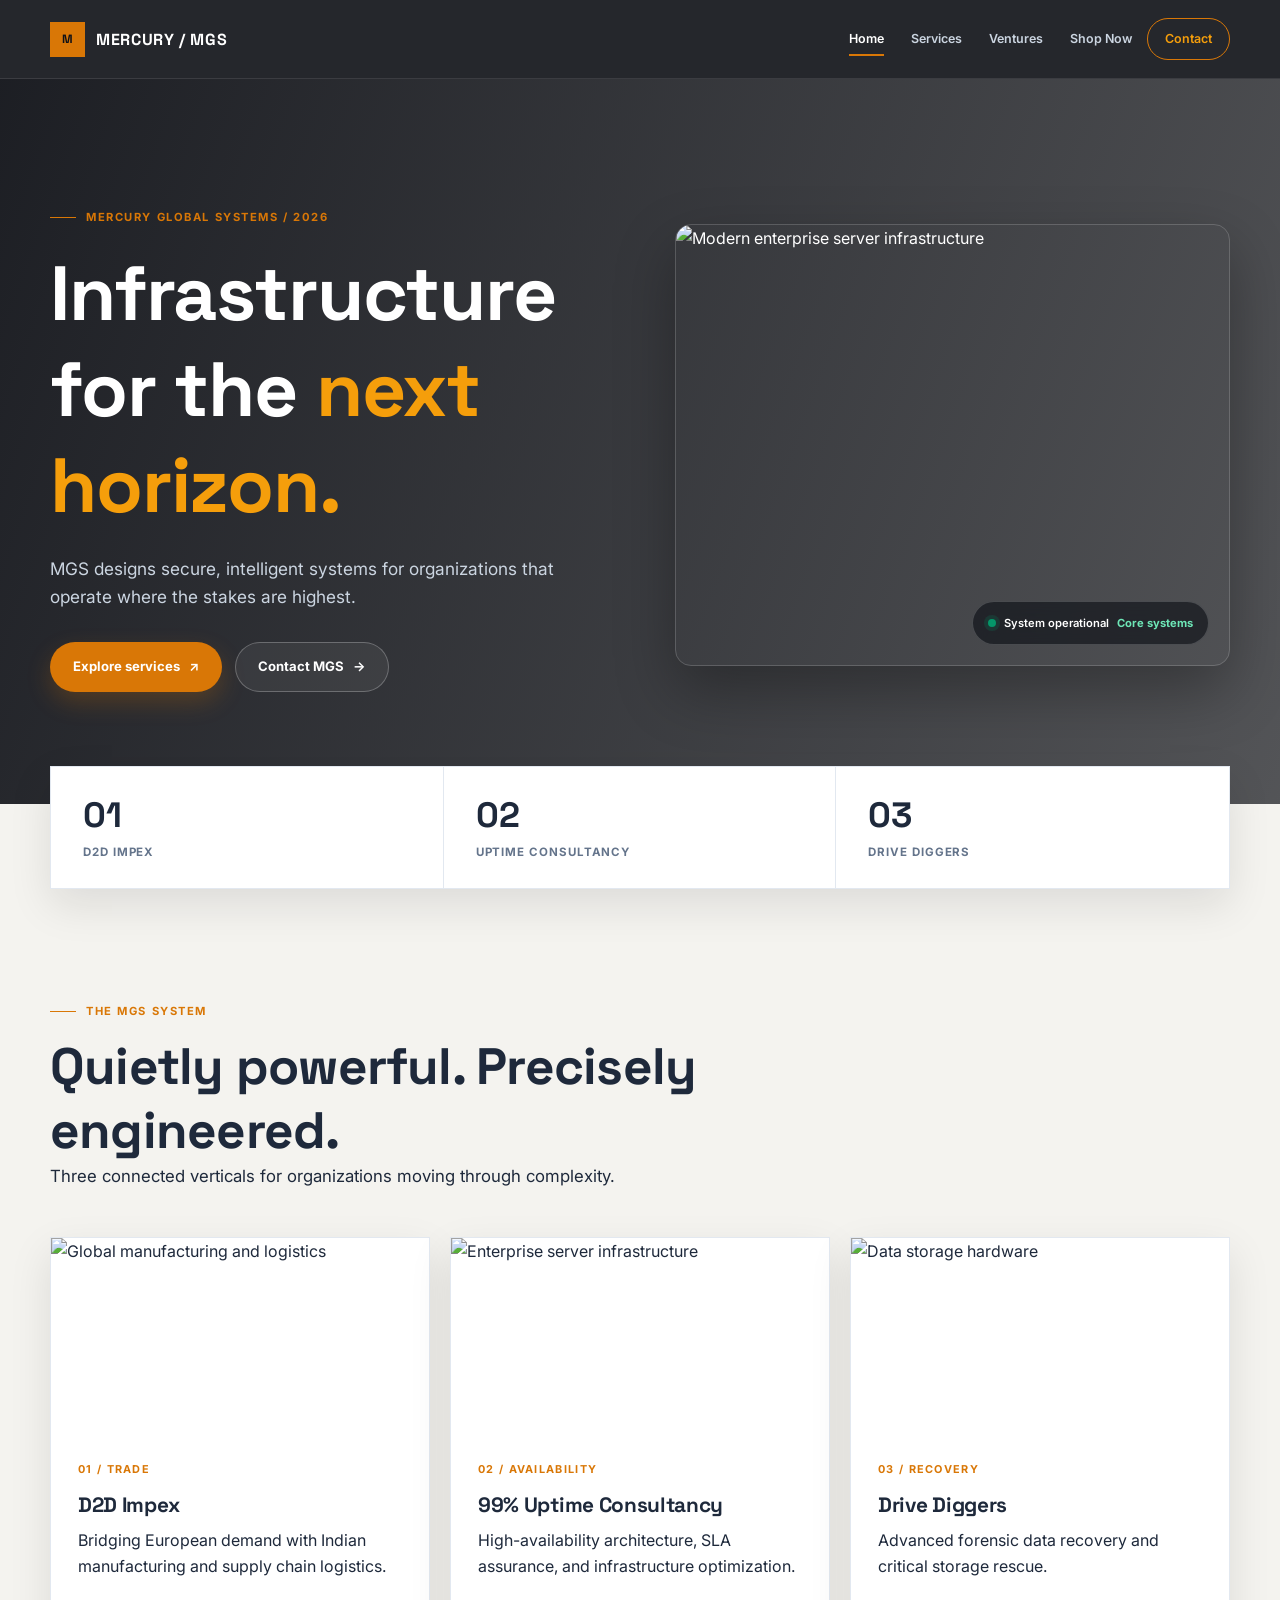
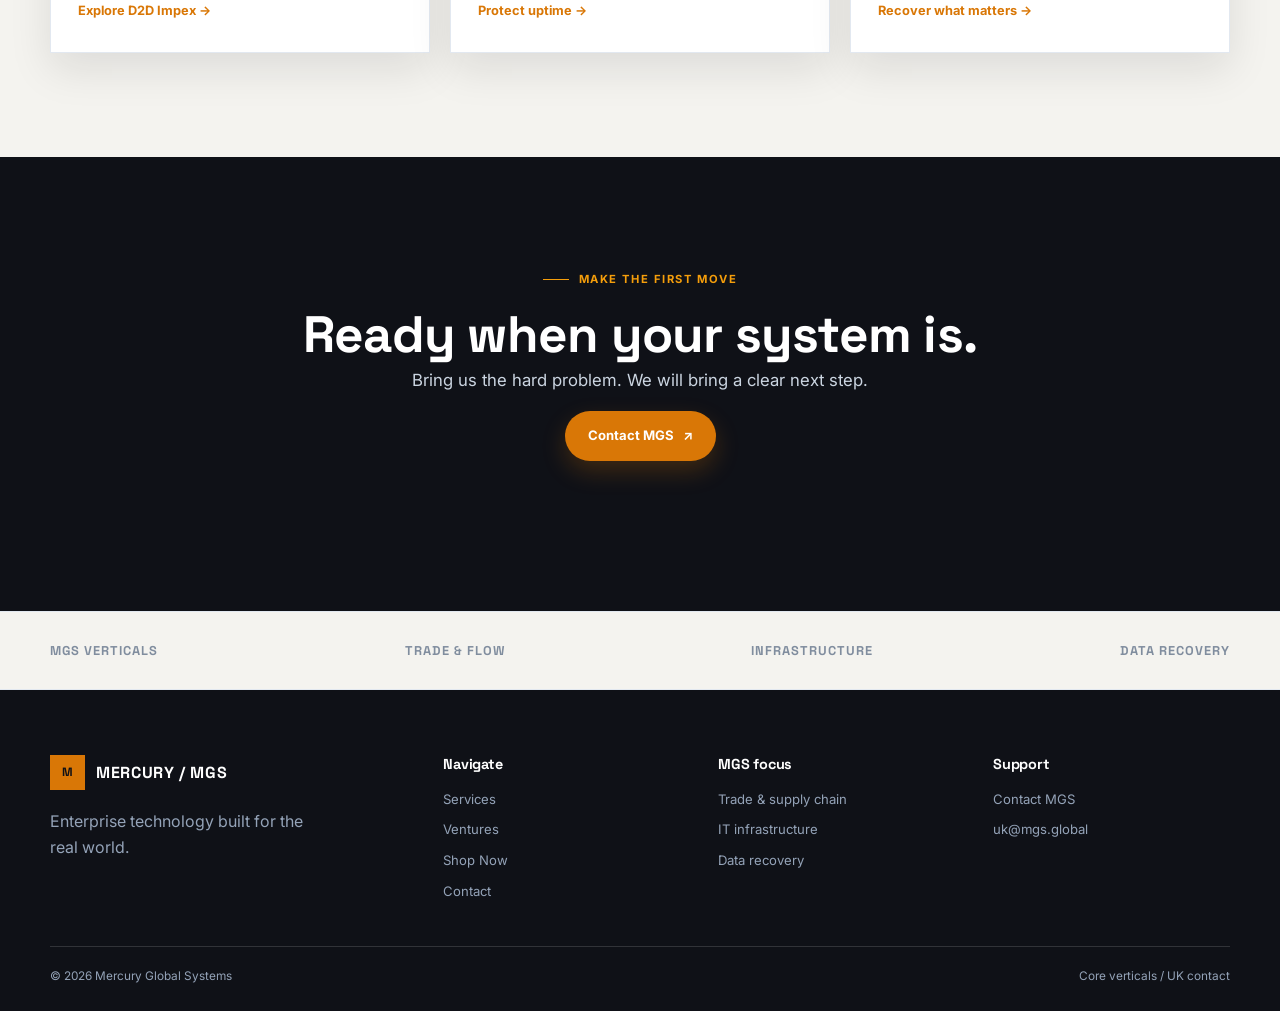
==== commit 6c9e103f: "Add files via upload" ====
--- a/index.html
+++ b/index.html
@@ -67,23 +67,17 @@
             <figcaption class="glass-badge">
               <span class="live-dot"></span>
               <span>System operational</span>
-              <strong>99.99% uptime</strong>
+              <strong>Core systems</strong>
             </figcaption>
           </figure>
         </div>
       </section>
 
-      <section class="stats" aria-label="MGS metrics">
+      <section class="stats" aria-label="MGS core verticals">
         <div class="container stats-grid">
-          <div class="stat">
-            <strong>99.999%</strong><span>Uptime / SLA</span>
-          </div>
-          <div class="stat">
-            <strong>50+</strong><span>Markets connected</span>
-          </div>
-          <div class="stat">
-            <strong>24/7</strong><span>Enterprise support</span>
-          </div>
+          <div class="stat"><strong>01</strong><span>D2D Impex</span></div>
+          <div class="stat"><strong>02</strong><span>Uptime consultancy</span></div>
+          <div class="stat"><strong>03</strong><span>Drive Diggers</span></div>
         </div>
       </section>
 
@@ -173,9 +167,9 @@
       </section>
 
       <section class="trust">
-        <div class="container trust-row">
-          <span>Trusted by</span><span>Northstar</span><span>Vertex</span
-          ><span>Axiom</span><span>Helix</span><span>Orion</span>
+          <div class="container trust-row">
+            <span>MGS verticals</span><span>Trade &amp; flow</span><span>Infrastructure</span
+            ><span>Data recovery</span>
         </div>
       </section>
     </main>
@@ -187,9 +181,6 @@
             ><span class="logo-mark">M</span>MERCURY / MGS</a
           >
           <p>Enterprise technology built for the real world.</p>
-          <div class="trust-badges">
-            <span>GDPR Ready</span><span>ISO 27001</span>
-          </div>
         </div>
         <div>
           <h3 class="footer-title">Navigate</h3>
@@ -200,24 +191,23 @@
           </div>
         </div>
         <div>
-          <h3 class="footer-title">EU offices</h3>
+          <h3 class="footer-title">MGS focus</h3>
           <div class="footer-links">
-            <span>Frankfurt / Zurich</span><span>London delivery desk</span
-            ><a href="mailto:hello@mgs.global">hello@mgs.global</a>
+            <span>Trade &amp; supply chain</span><span>IT infrastructure</span
+            ><span>Data recovery</span>
           </div>
         </div>
         <div>
           <h3 class="footer-title">Support</h3>
           <div class="footer-links">
-            <a href="contact.html">Contact MGS</a
-            ><a href="tel:+49695550148">+49 69 555 0148</a
-            ><span>24/7 enterprise support</span>
+            <a href="contact.html">Contact MGS</a>
+            <a href="mailto:uk@mgs.global">uk@mgs.global</a>
           </div>
         </div>
       </div>
       <div class="container footer-bottom">
         <span>© 2026 Mercury Global Systems</span
-        ><span>Privacy / GDPR / Security</span>
+        ><span>Core verticals / UK contact</span>
       </div>
     </footer>
   </body>
--- a/css/style.css
+++ b/css/style.css
@@ -32,6 +32,7 @@
   color: var(--slate);
   background: var(--ivory);
   font: 400 1rem/1.65 var(--body);
+  line-height: 1.65;
   -webkit-font-smoothing: antialiased;
 }
 body.menu-open {
@@ -56,7 +57,7 @@
   margin: 0;
   color: var(--slate);
   font-family: var(--display);
-  letter-spacing: -0.01em;
+  letter-spacing: -0.015em;
   line-height: 1.25;
 }
 h1 {
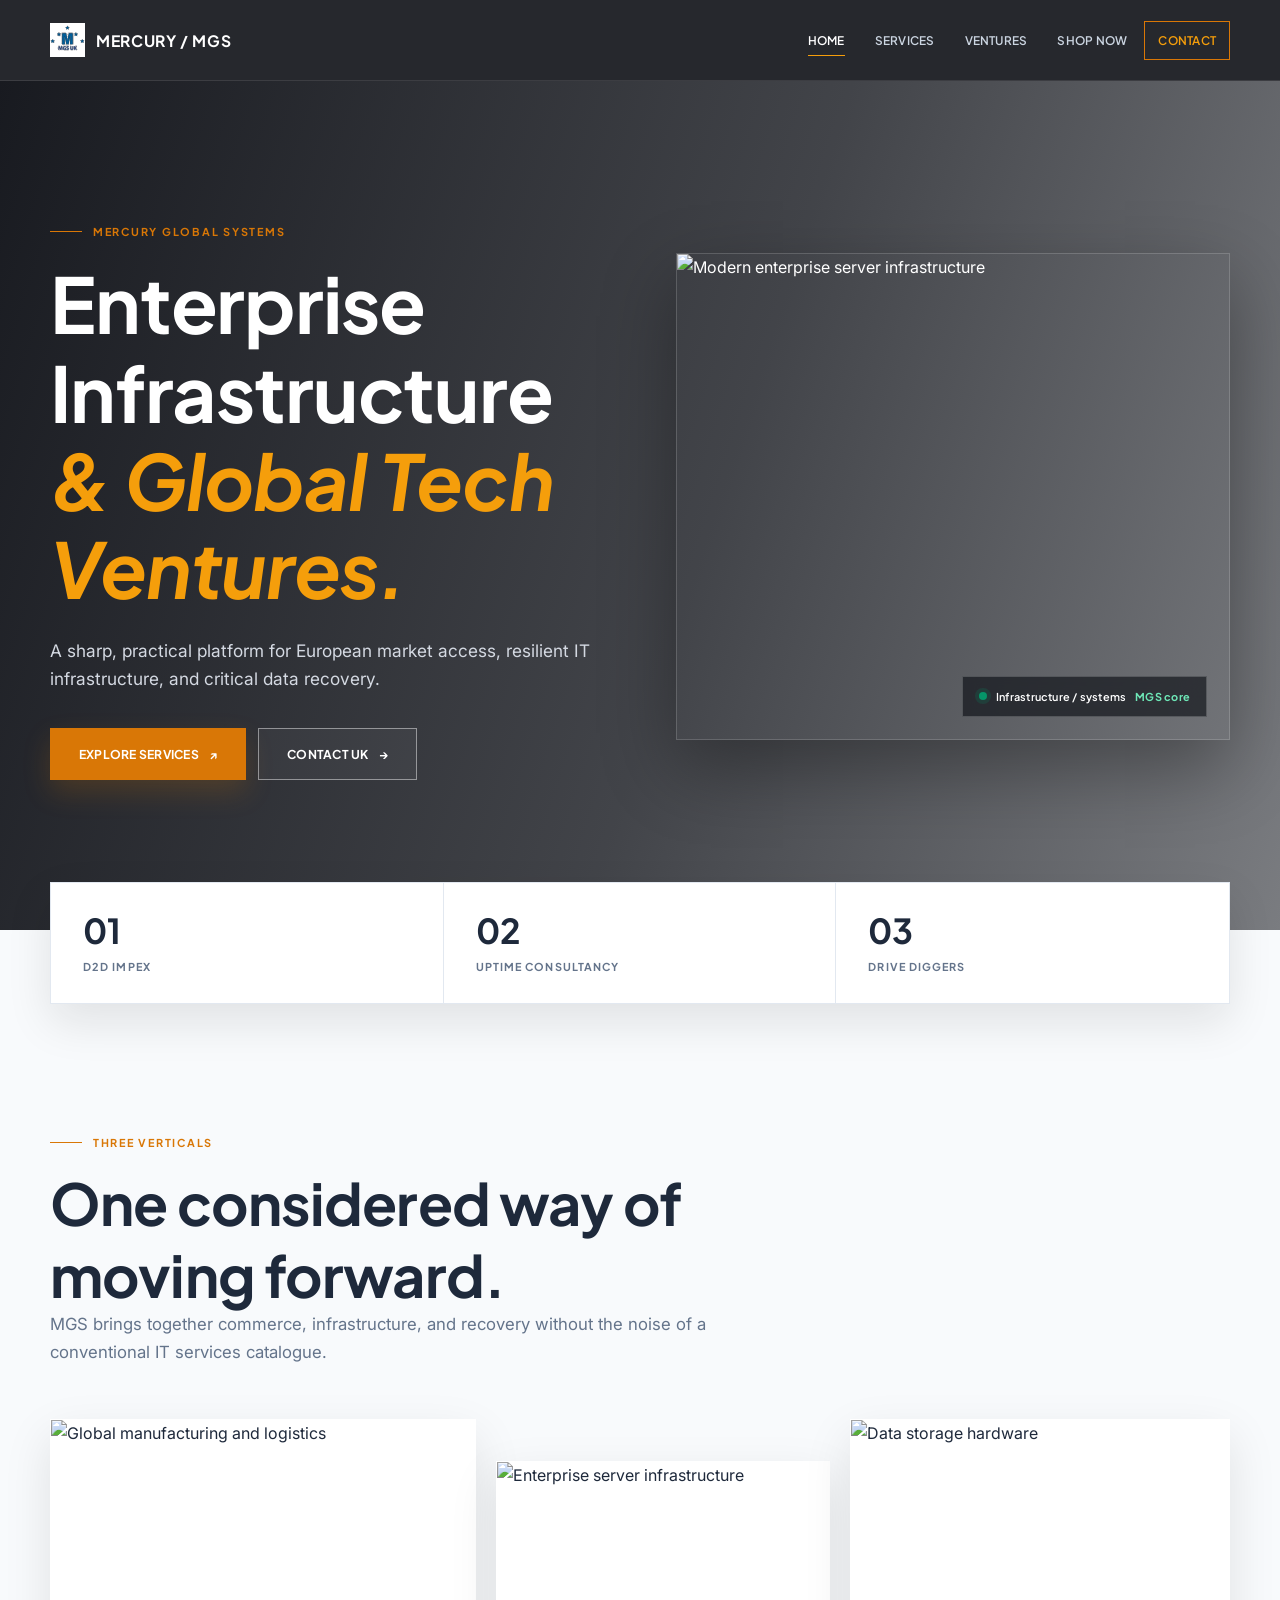
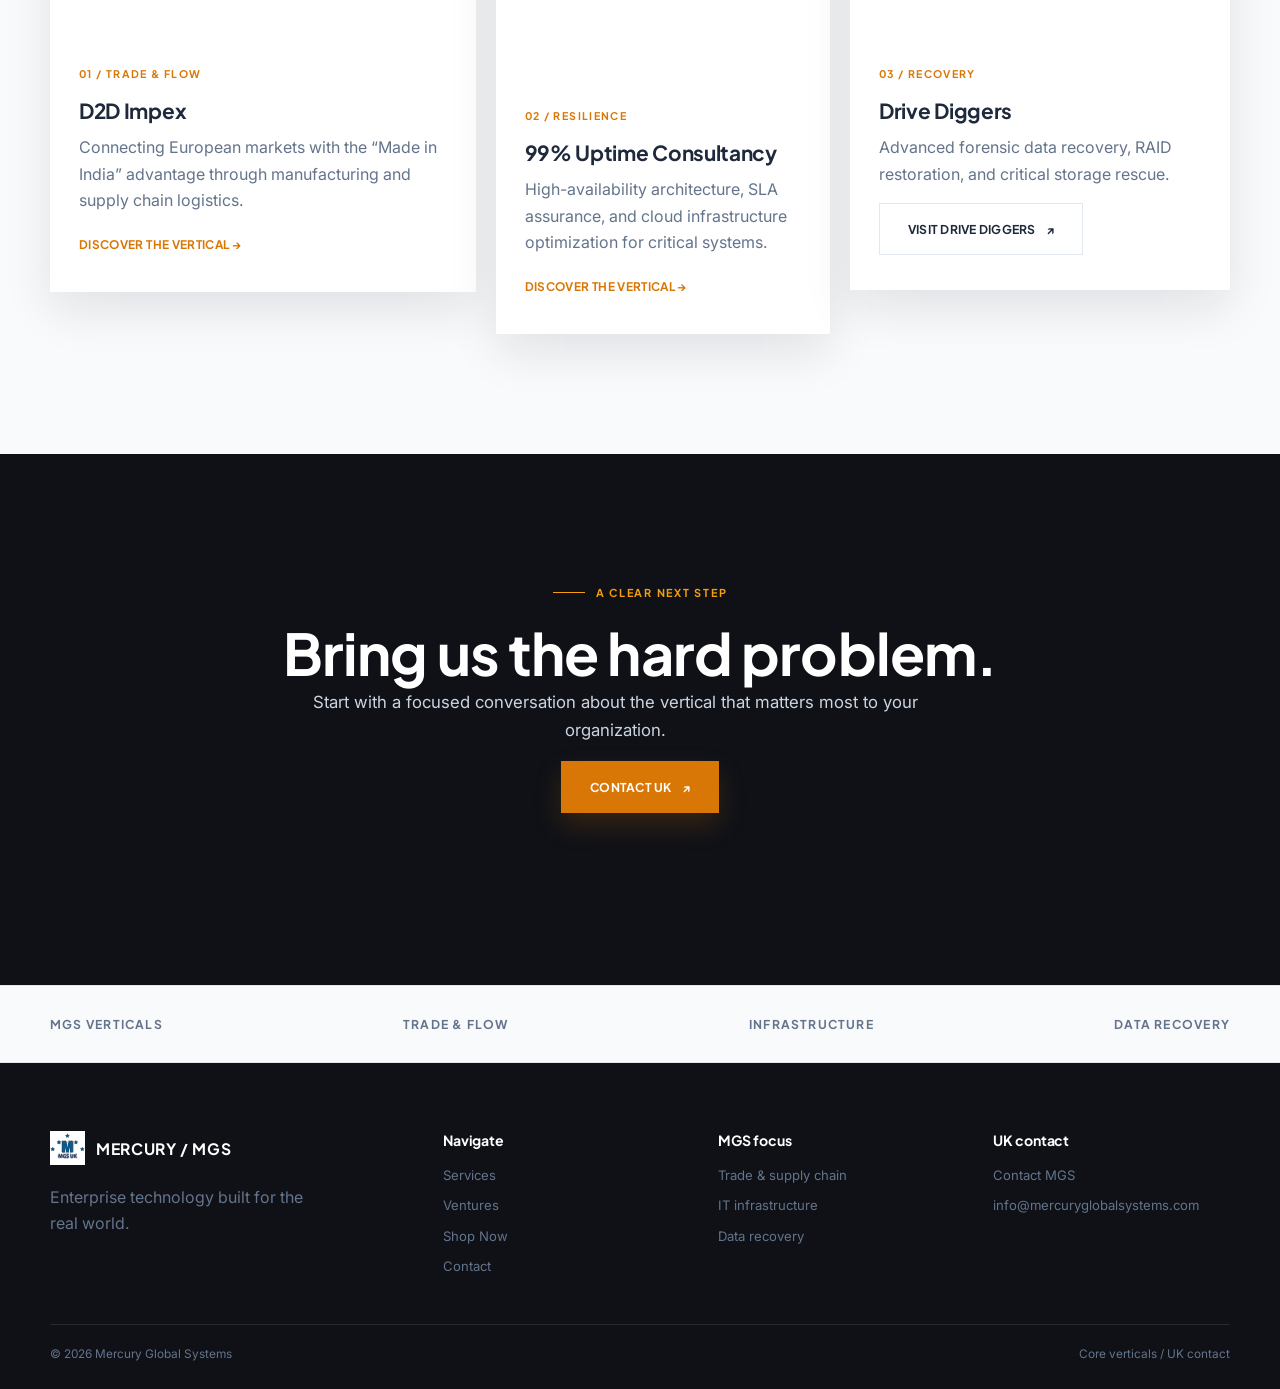
==== commit fdd33e81: "Add files via upload" ====
--- a/index.html
+++ b/index.html
@@ -1,214 +1,141 @@
-<!doctype html>
-<html lang="en">
-  <head>
-    <meta charset="utf-8" />
-    <meta name="viewport" content="width=device-width, initial-scale=1" />
-    <meta
-      name="description"
-      content="Mercury Global Systems builds practical enterprise technology for ambitious organizations."
-    />
-    <title>MGS | Mercury Global Systems</title>
-    <link rel="stylesheet" href="css/style.css" />
-    <script src="js/main.js" defer></script>
-  </head>
-  <body>
-    <header class="site-header">
-      <div class="container nav-wrap">
-        <a
-          class="logo"
-          href="index.html"
-          aria-label="Mercury Global Systems home"
-        >
-          <span class="logo-mark">M</span>
-          <span>MERCURY / MGS</span>
-        </a>
-        <button
-          class="menu-toggle"
-          type="button"
-          aria-label="Open navigation"
-          aria-expanded="false"
-        >
-          ☰
-        </button>
-        <nav class="nav-links" aria-label="Primary navigation">
-          <a class="active" href="index.html">Home</a>
-          <a href="services.html">Services</a>
-          <a href="ventures.html">Ventures</a>
-          <a href="shop.html">Shop Now</a>
-          <a class="nav-cta" href="contact.html">Contact</a>
-        </nav>
-      </div>
-    </header>
-
-    <main>
-      <section class="hero">
-        <div class="container hero-grid">
-          <div class="hero-copy-block">
-            <span class="eyebrow">Mercury Global Systems / 2026</span>
-            <h1>Infrastructure for the <span>next horizon.</span></h1>
-            <p class="hero-copy">
-              MGS designs secure, intelligent systems for organizations that
-              operate where the stakes are highest.
-            </p>
-            <div class="actions">
-              <a class="btn btn-primary" href="services.html"
-                >Explore services <span>↗</span></a
-              >
-              <a class="btn btn-secondary" href="contact.html"
-                >Contact MGS <span>→</span></a
-              >
-            </div>
-          </div>
-          <figure class="hero-photo">
-            <img
-              src="https://images.unsplash.com/photo-1558494949-ef010cbdcc31?q=85&w=1600"
-              alt="Modern enterprise server infrastructure"
-            />
-            <figcaption class="glass-badge">
-              <span class="live-dot"></span>
-              <span>System operational</span>
-              <strong>Core systems</strong>
-            </figcaption>
-          </figure>
-        </div>
-      </section>
-
-      <section class="stats" aria-label="MGS core verticals">
-        <div class="container stats-grid">
-          <div class="stat"><strong>01</strong><span>D2D Impex</span></div>
-          <div class="stat"><strong>02</strong><span>Uptime consultancy</span></div>
-          <div class="stat"><strong>03</strong><span>Drive Diggers</span></div>
-        </div>
-      </section>
-
-      <section class="section">
-        <div class="container">
-          <div class="section-heading">
-            <span class="eyebrow">The MGS system</span>
-            <h2>Quietly powerful. Precisely engineered.</h2>
-            <p class="lead">
-              Three connected verticals for organizations moving through
-              complexity.
-            </p>
-          </div>
-          <div class="card-grid">
-            <article class="card">
-              <div class="card-image">
-                <img
-                  src="https://images.unsplash.com/photo-1494412651409-8963ce7935a7?q=85&w=1000"
-                  alt="Global manufacturing and logistics"
-                  loading="lazy"
-                />
-              </div>
-              <div class="card-copy">
-                <span class="card-kicker">01 / Trade</span>
-                <h3>D2D Impex</h3>
-                <p>
-                  Bridging European demand with Indian manufacturing and supply
-                  chain logistics.
-                </p>
-                <a class="text-link" href="services.html"
-                  >Explore D2D Impex →</a
-                >
-              </div>
-            </article>
-            <article class="card">
-              <div class="card-image">
-                <img
-                  src="https://images.unsplash.com/photo-1558494949-ef010cbdcc31?q=85&w=1000"
-                  alt="Enterprise server infrastructure"
-                  loading="lazy"
-                />
-              </div>
-              <div class="card-copy">
-                <span class="card-kicker">02 / Availability</span>
-                <h3>99% Uptime Consultancy</h3>
-                <p>
-                  High-availability architecture, SLA assurance, and
-                  infrastructure optimization.
-                </p>
-                <a class="text-link" href="services.html">Protect uptime →</a>
-              </div>
-            </article>
-            <article class="card">
-              <div class="card-image">
-                <img
-                  src="https://images.unsplash.com/photo-1518770660439-4636190af475?q=85&w=1000"
-                  alt="Data storage hardware"
-                  loading="lazy"
-                />
-              </div>
-              <div class="card-copy">
-                <span class="card-kicker">03 / Recovery</span>
-                <h3>Drive Diggers</h3>
-                <p>
-                  Advanced forensic data recovery and critical storage rescue.
-                </p>
-                <a class="text-link" href="services.html"
-                  >Recover what matters →</a
-                >
-              </div>
-            </article>
-          </div>
-        </div>
-      </section>
-
-      <section class="section dark-section">
-        <div class="container section-heading center">
-          <span class="eyebrow">Make the first move</span>
-          <h2>Ready when your system is.</h2>
-          <p class="lead">
-            Bring us the hard problem. We will bring a clear next step.
-          </p>
-          <a class="btn btn-primary" href="contact.html"
-            >Contact MGS <span>↗</span></a
-          >
-        </div>
-      </section>
-
-      <section class="trust">
-          <div class="container trust-row">
-            <span>MGS verticals</span><span>Trade &amp; flow</span><span>Infrastructure</span
-            ><span>Data recovery</span>
-        </div>
-      </section>
-    </main>
-
-    <footer class="site-footer">
-      <div class="container footer-grid">
-        <div class="footer-brand">
-          <a class="logo" href="index.html"
-            ><span class="logo-mark">M</span>MERCURY / MGS</a
-          >
-          <p>Enterprise technology built for the real world.</p>
-        </div>
-        <div>
-          <h3 class="footer-title">Navigate</h3>
-          <div class="footer-links">
-            <a href="services.html">Services</a
-            ><a href="ventures.html">Ventures</a><a href="shop.html">Shop Now</a
-            ><a href="contact.html">Contact</a>
-          </div>
-        </div>
-        <div>
-          <h3 class="footer-title">MGS focus</h3>
-          <div class="footer-links">
-            <span>Trade &amp; supply chain</span><span>IT infrastructure</span
-            ><span>Data recovery</span>
-          </div>
-        </div>
-        <div>
-          <h3 class="footer-title">Support</h3>
-          <div class="footer-links">
-            <a href="contact.html">Contact MGS</a>
-            <a href="mailto:uk@mgs.global">uk@mgs.global</a>
-          </div>
-        </div>
-      </div>
-      <div class="container footer-bottom">
-        <span>© 2026 Mercury Global Systems</span
-        ><span>Core verticals / UK contact</span>
-      </div>
-    </footer>
-  </body>
-</html>
+<!doctype html>
+<html lang="en">
+<head>
+  <meta charset="utf-8">
+  <meta name="viewport" content="width=device-width, initial-scale=1">
+  <meta name="description" content="Mercury Global Systems connects European markets, resilient IT infrastructure, and advanced data recovery.">
+  <title>Mercury Global Systems</title>
+  <link rel="icon" type="image/svg+xml" href="assets/images/mgs-favicon.svg">
+  <link rel="stylesheet" href="css/style.css">
+  <script src="js/main.js" defer></script>
+</head>
+<body>
+  <header class="site-header">
+    <div class="container nav-wrap">
+      <a class="logo" href="index.html" aria-label="Mercury Global Systems home">
+        <img class="logo-image" src="assets/images/mgs-logo.svg" alt="MGS">
+        <span>MERCURY / MGS</span>
+      </a>
+      <button class="menu-toggle" type="button" aria-label="Open navigation" aria-expanded="false">☰</button>
+      <nav class="nav-links" aria-label="Primary navigation">
+        <a class="active" href="index.html">Home</a>
+        <a href="services.html">Services</a>
+        <a href="ventures.html">Ventures</a>
+        <a href="shop.html">Shop Now</a>
+        <a class="nav-cta" href="contact.html">Contact</a>
+      </nav>
+    </div>
+  </header>
+
+  <main>
+    <section class="hero reveal-section">
+      <div class="container hero-grid">
+        <div class="hero-copy-block">
+          <span class="eyebrow">Mercury Global Systems</span>
+          <h1>Enterprise Infrastructure <span>&amp; Global Tech Ventures.</span></h1>
+          <p class="hero-copy">A sharp, practical platform for European market access, resilient IT infrastructure, and critical data recovery.</p>
+          <div class="actions">
+            <a class="btn btn-primary" href="services.html">Explore Services <span>↗</span></a>
+            <a class="btn btn-secondary" href="contact.html">Contact UK <span>→</span></a>
+          </div>
+        </div>
+        <figure class="hero-photo">
+          <img src="https://images.unsplash.com/photo-1558494949-ef010cbdcc31?q=85&w=1600" alt="Modern enterprise server infrastructure">
+          <figcaption class="glass-badge">
+            <span class="live-dot"></span>
+            <span>Infrastructure / systems</span>
+            <strong>MGS core</strong>
+          </figcaption>
+        </figure>
+      </div>
+    </section>
+
+    <section class="stats reveal-section" aria-label="MGS verticals">
+      <div class="container stats-grid">
+        <div class="stat"><strong>01</strong><span>D2D Impex</span></div>
+        <div class="stat"><strong>02</strong><span>Uptime Consultancy</span></div>
+        <div class="stat"><strong>03</strong><span>Drive Diggers</span></div>
+      </div>
+    </section>
+
+    <section class="section reveal-section">
+      <div class="container">
+        <div class="section-heading">
+          <span class="eyebrow">Three verticals</span>
+          <h2>One considered way of moving forward.</h2>
+          <p class="lead">MGS brings together commerce, infrastructure, and recovery without the noise of a conventional IT services catalogue.</p>
+        </div>
+        <div class="card-grid">
+          <article class="card">
+            <div class="card-image"><img src="https://images.unsplash.com/photo-1494412651409-8963ce7935a7?q=85&w=1000" alt="Global manufacturing and logistics" loading="lazy"></div>
+            <div class="card-copy">
+              <span class="card-kicker">01 / Trade &amp; flow</span>
+              <h3>D2D Impex</h3>
+              <p>Connecting European markets with the “Made in India” advantage through manufacturing and supply chain logistics.</p>
+              <a class="text-link" href="services.html">Discover the vertical →</a>
+            </div>
+          </article>
+          <article class="card">
+            <div class="card-image"><img src="https://images.unsplash.com/photo-1558494949-ef010cbdcc31?q=85&w=1000" alt="Enterprise server infrastructure" loading="lazy"></div>
+            <div class="card-copy">
+              <span class="card-kicker">02 / Resilience</span>
+              <h3>99% Uptime Consultancy</h3>
+              <p>High-availability architecture, SLA assurance, and cloud infrastructure optimization for critical systems.</p>
+              <a class="text-link" href="services.html">Discover the vertical →</a>
+            </div>
+          </article>
+          <article class="card">
+            <div class="card-image"><img src="https://images.unsplash.com/photo-1518770660439-4636190af475?q=85&w=1000" alt="Data storage hardware" loading="lazy"></div>
+            <div class="card-copy">
+              <span class="card-kicker">03 / Recovery</span>
+              <h3>Drive Diggers</h3>
+              <p>Advanced forensic data recovery, RAID restoration, and critical storage rescue.</p>
+              <a class="btn btn-secondary" href="https://drivediggers.com/" target="_blank" rel="noopener noreferrer">Visit Drive Diggers <span>↗</span></a>
+            </div>
+          </article>
+        </div>
+      </div>
+    </section>
+
+    <section class="section dark-section reveal-section">
+      <div class="container section-heading center">
+        <span class="eyebrow">A clear next step</span>
+        <h2>Bring us the hard problem.</h2>
+        <p class="lead">Start with a focused conversation about the vertical that matters most to your organization.</p>
+        <a class="btn btn-primary" href="contact.html">Contact UK <span>↗</span></a>
+      </div>
+    </section>
+
+    <section class="trust reveal-section">
+      <div class="container trust-row">
+        <span>MGS verticals</span>
+        <span>Trade &amp; flow</span>
+        <span>Infrastructure</span>
+        <span>Data recovery</span>
+      </div>
+    </section>
+  </main>
+
+  <footer class="site-footer">
+    <div class="container footer-grid">
+      <div class="footer-brand">
+        <a class="logo" href="index.html"><img class="logo-image" src="assets/images/mgs-logo.svg" alt="MGS">MERCURY / MGS</a>
+        <p>Enterprise technology built for the real world.</p>
+      </div>
+      <div>
+        <h3 class="footer-title">Navigate</h3>
+        <div class="footer-links"><a href="services.html">Services</a><a href="ventures.html">Ventures</a><a href="shop.html">Shop Now</a><a href="contact.html">Contact</a></div>
+      </div>
+      <div>
+        <h3 class="footer-title">MGS focus</h3>
+        <div class="footer-links"><span>Trade &amp; supply chain</span><span>IT infrastructure</span><span>Data recovery</span></div>
+      </div>
+      <div>
+        <h3 class="footer-title">UK contact</h3>
+        <div class="footer-links"><a href="contact.html">Contact MGS</a><a href="mailto:info@mercuryglobalsystems.com">info@mercuryglobalsystems.com</a></div>
+      </div>
+    </div>
+    <div class="container footer-bottom"><span>© 2026 Mercury Global Systems</span><span>Core verticals / UK contact</span></div>
+  </footer>
+</body>
+</html>
--- a/css/style.css
+++ b/css/style.css
@@ -1,944 +1,280 @@
-@import url("https://fonts.googleapis.com/css2?family=Inter:wght@400;500;600;700&family=Space+Grotesk:wght@500;600;700&display=swap");
-
-/* Design tokens */
-:root {
-  --midnight: #0f1117;
-  --ivory: #f4f3ef;
-  --white: #ffffff;
-  --slate: #1e293b;
-  --muted: #94a3b8;
-  --amber: #d97706;
-  --amber-light: #f59e0b;
-  --emerald: #059669;
-  --line: #e2e8f0;
-  --shadow: 0 16px 40px rgba(15, 17, 23, 0.1);
-  --shadow-lg: 0 22px 52px rgba(15, 17, 23, 0.15);
-  --ease: 220ms cubic-bezier(0.2, 0.8, 0.2, 1);
-  --max: 1180px;
-  --display: "Space Grotesk", system-ui, sans-serif;
-  --body: "Inter", system-ui, sans-serif;
-}
-
-/* Reset and foundations */
-* {
-  box-sizing: border-box;
-}
-html {
-  scroll-behavior: smooth;
-}
-body {
-  overflow-x: hidden;
-  margin: 0;
-  color: var(--slate);
-  background: var(--ivory);
-  font: 400 1rem/1.65 var(--body);
-  line-height: 1.65;
-  -webkit-font-smoothing: antialiased;
-}
-body.menu-open {
-  overflow: hidden;
-}
-a {
-  color: inherit;
-  text-decoration: none;
-}
-button,
-input,
-select,
-textarea {
-  font: inherit;
-}
-button {
-  cursor: pointer;
-}
-h1,
-h2,
-h3 {
-  margin: 0;
-  color: var(--slate);
-  font-family: var(--display);
-  letter-spacing: -0.015em;
-  line-height: 1.25;
-}
-h1 {
-  font-size: clamp(2.7rem, 6vw, 5.8rem);
-}
-h2 {
-  font-size: clamp(2rem, 4vw, 3.8rem);
-}
-h3 {
-  font-size: 1.3rem;
-}
-p {
-  margin: 0 0 1rem;
-}
-.container {
-  width: min(var(--max), calc(100% - 48px));
-  margin: 0 auto;
-}
-.section {
-  padding: 104px 0;
-}
-.section-sm {
-  padding: 72px 0;
-}
-.lead {
-  font-size: 1.05rem;
-}
-
-/* Shared type and controls */
-.eyebrow {
-  display: inline-flex;
-  align-items: center;
-  gap: 10px;
-  color: var(--amber);
-  font-size: 0.7rem;
-  font-weight: 700;
-  letter-spacing: 0.14em;
-  text-transform: uppercase;
-}
-.eyebrow::before {
-  width: 26px;
-  height: 1px;
-  background: currentColor;
-  content: "";
-}
-.section-heading {
-  max-width: 720px;
-  margin-bottom: 46px;
-}
-.section-heading h2 {
-  margin-top: 14px;
-}
-.section-heading.center {
-  margin-right: auto;
-  margin-left: auto;
-  text-align: center;
-}
-.section-heading.center .eyebrow {
-  justify-content: center;
-}
-.actions {
-  display: flex;
-  flex-wrap: wrap;
-  gap: 13px;
-  margin-top: 30px;
-}
-.btn {
-  display: inline-flex;
-  align-items: center;
-  justify-content: center;
-  gap: 9px;
-  min-height: 50px;
-  border: 1px solid transparent;
-  border-radius: 999px;
-  padding: 0 22px;
-  font-size: 0.82rem;
-  font-weight: 700;
-  transition:
-    transform var(--ease),
-    box-shadow var(--ease),
-    background var(--ease),
-    color var(--ease);
-}
-.btn:hover {
-  transform: translateY(-3px);
-}
-.btn-primary {
-  color: var(--white);
-  background: var(--amber);
-  box-shadow: 0 10px 25px rgba(217, 119, 6, 0.24);
-}
-.btn-primary:hover {
-  background: var(--amber-light);
-  box-shadow: 0 15px 30px rgba(217, 119, 6, 0.3);
-}
-.btn-secondary {
-  border-color: rgba(255, 255, 255, 0.25);
-  color: var(--white);
-  background: rgba(255, 255, 255, 0.06);
-}
-.btn-secondary:hover {
-  border-color: var(--amber);
-  color: var(--amber-light);
-}
-.sr-only {
-  position: absolute;
-  width: 1px;
-  height: 1px;
-  overflow: hidden;
-  clip: rect(0, 0, 0, 0);
-  white-space: nowrap;
-}
-
-/* Header and navigation */
-.site-header {
-  position: sticky;
-  z-index: 1000;
-  top: 0;
-  color: var(--white);
-  background: rgba(15, 17, 23, 0.9);
-  border-bottom: 1px solid rgba(255, 255, 255, 0.1);
-  backdrop-filter: blur(16px);
-  -webkit-backdrop-filter: blur(16px);
-  transition: box-shadow var(--ease);
-}
-.site-header.scrolled {
-  box-shadow: 0 12px 35px rgba(0, 0, 0, 0.2);
-}
-.nav-wrap {
-  display: flex;
-  align-items: center;
-  justify-content: space-between;
-  min-height: 78px;
-  gap: 28px;
-}
-.logo {
-  display: flex;
-  align-items: center;
-  gap: 11px;
-  color: var(--white);
-  font: 700 1rem var(--display);
-  letter-spacing: 0.04em;
-}
-.logo-mark {
-  display: grid;
-  place-items: center;
-  width: 35px;
-  height: 35px;
-  color: var(--midnight);
-  background: var(--amber);
-  font-size: 0.75rem;
-}
-.nav-links {
-  display: flex;
-  align-items: center;
-  gap: 3px;
-}
-.nav-links a {
-  position: relative;
-  padding: 10px 12px;
-  color: #cbd5e1;
-  font-size: 0.78rem;
-  font-weight: 600;
-  transition: color var(--ease);
-}
-.nav-links a::after {
-  position: absolute;
-  right: 12px;
-  bottom: 3px;
-  left: 12px;
-  height: 2px;
-  background: var(--amber);
-  transform: scaleX(0);
-  transform-origin: left;
-  transition: transform var(--ease);
-  content: "";
-}
-.nav-links a:hover,
-.nav-links a.active {
-  color: var(--white);
-}
-.nav-links a:hover::after,
-.nav-links a.active::after {
-  transform: scaleX(1);
-}
-.nav-links .nav-cta {
-  border: 1px solid var(--amber);
-  border-radius: 999px;
-  color: var(--amber-light);
-  padding-inline: 17px;
-}
-.nav-links .nav-cta::after {
-  display: none;
-}
-.menu-toggle {
-  display: none;
-  border: 0;
-  color: var(--white);
-  background: transparent;
-  font-size: 1.5rem;
-}
-
-/* Hero photography */
-.hero,
-.page-hero {
-  position: relative;
-  overflow: hidden;
-  color: var(--white);
-  background: var(--midnight);
-}
-.hero {
-  padding: 120px 0 112px;
-  background:
-    linear-gradient(110deg, rgba(15, 17, 23, 0.94), rgba(15, 17, 23, 0.7)),
-    url("https://images.unsplash.com/photo-1497366811353-6870744d04b2?q=85&w=2200")
-      center / cover;
-}
-.hero-grid {
-  display: grid;
-  grid-template-columns: 1fr 1fr;
-  align-items: center;
-  gap: 70px;
-}
-.hero h1,
-.page-hero h1 {
-  color: var(--white);
-}
-.hero h1 {
-  margin: 18px 0 22px;
-}
-.hero h1 span {
-  color: var(--amber-light);
-}
-.hero-copy {
-  max-width: 580px;
-  color: #cbd5e1;
-  font-size: 1.08rem;
-}
-.hero-photo {
-  position: relative;
-  overflow: hidden;
-  min-height: 440px;
-  margin: 0;
-  border: 1px solid rgba(255, 255, 255, 0.17);
-  border-radius: 16px;
-  box-shadow: 0 25px 60px rgba(0, 0, 0, 0.3);
-}
-.hero-photo img {
-  width: 100%;
-  height: 100%;
-  min-height: 440px;
-  object-fit: cover;
-  transition: transform 600ms var(--ease);
-}
-.hero-photo:hover img {
-  transform: scale(1.03);
-}
-.glass-badge {
-  position: absolute;
-  right: 20px;
-  bottom: 20px;
-  display: flex;
-  align-items: center;
-  gap: 8px;
-  border: 1px solid rgba(255, 255, 255, 0.18);
-  border-radius: 999px;
-  padding: 12px 15px;
-  color: var(--white);
-  background: rgba(15, 17, 23, 0.65);
-  backdrop-filter: blur(16px);
-  font-size: 0.7rem;
-  font-weight: 600;
-}
-.glass-badge strong {
-  color: #6ee7b7;
-}
-.live-dot {
-  width: 8px;
-  height: 8px;
-  border-radius: 50%;
-  background: var(--emerald);
-  box-shadow: 0 0 0 4px rgba(5, 150, 105, 0.18);
-}
-
-/* Metric shelf and cards */
-.stats {
-  position: relative;
-  z-index: 2;
-  margin-top: -38px;
-}
-.stats-grid {
-  display: grid;
-  grid-template-columns: repeat(3, 1fr);
-  border: 1px solid var(--line);
-  background: var(--white);
-  box-shadow: var(--shadow);
-}
-.stat {
-  padding: 25px 32px;
-  border-right: 1px solid var(--line);
-}
-.stat:last-child {
-  border: 0;
-}
-.stat strong {
-  display: block;
-  color: var(--slate);
-  font: 700 2.2rem var(--display);
-}
-.stat span {
-  color: #64748b;
-  font-size: 0.72rem;
-  font-weight: 700;
-  letter-spacing: 0.08em;
-  text-transform: uppercase;
-}
-.card-grid {
-  display: grid;
-  grid-template-columns: repeat(3, 1fr);
-  gap: 20px;
-}
-.card,
-.solution-card,
-.sector-card,
-.metric-card,
-.form-panel {
-  border: 1px solid var(--line);
-  background: var(--white);
-  box-shadow: var(--shadow);
-  transition:
-    transform var(--ease),
-    box-shadow var(--ease),
-    border-color var(--ease);
-}
-.card {
-  overflow: hidden;
-}
-.card:hover,
-.solution-card:hover,
-.sector-card:hover {
-  border-color: #f0b45a;
-  box-shadow: var(--shadow-lg);
-  transform: translateY(-3px);
-}
-.card-image {
-  overflow: hidden;
-  height: 190px;
-}
-.card-image img {
-  width: 100%;
-  height: 100%;
-  object-fit: cover;
-  transition: transform 600ms var(--ease);
-}
-.card:hover img {
-  transform: scale(1.03);
-}
-.card-copy,
-.solution-copy {
-  padding: 26px 27px 30px;
-}
-.card-kicker {
-  color: var(--amber);
-  font-size: 0.68rem;
-  font-weight: 700;
-  letter-spacing: 0.12em;
-  text-transform: uppercase;
-}
-.card h3 {
-  margin: 12px 0 9px;
-}
-.text-link {
-  color: var(--amber);
-  font-size: 0.8rem;
-  font-weight: 700;
-}
-.text-link:hover {
-  color: var(--slate);
-}
-
-/* Dark CTA sections */
-.dark-section {
-  color: var(--white);
-  background: var(--midnight);
-}
-.dark-section h2,
-.dark-section h3 {
-  color: var(--white);
-}
-.dark-section .lead {
-  color: #cbd5e1;
-}
-.dark-section .eyebrow {
-  color: var(--amber-light);
-}
-.split {
-  display: grid;
-  grid-template-columns: 0.9fr 1.1fr;
-  align-items: center;
-  gap: 80px;
-}
-.dark-panel {
-  min-height: 300px;
-  border: 1px solid rgba(255, 255, 255, 0.14);
-  padding: 30px;
-  background: rgba(255, 255, 255, 0.04);
-}
-.dark-panel strong {
-  display: block;
-  margin-top: 100px;
-  color: var(--amber-light);
-  font: 700 4rem var(--display);
-  line-height: 1;
-}
-.trust {
-  padding: 30px 0;
-  border-top: 1px solid var(--line);
-  border-bottom: 1px solid var(--line);
-  background: var(--ivory);
-}
-.trust-row {
-  display: flex;
-  justify-content: space-between;
-  gap: 20px;
-  color: #64748b;
-  font: 700 0.8rem var(--display);
-  letter-spacing: 0.08em;
-  text-transform: uppercase;
-  opacity: 0.8;
-}
-
-/* Page heroes, services, ventures, shop, and contact */
-.page-hero {
-  padding: 90px 0 80px;
-  background:
-    linear-gradient(rgba(15, 17, 23, 0.7), rgba(15, 17, 23, 0.95)),
-    url("https://images.unsplash.com/photo-1486406146926-c627a92ad1ab?q=85&w=2200")
-      center / cover;
-}
-.page-hero h1 {
-  max-width: 780px;
-  margin: 18px 0;
-}
-.page-hero p {
-  max-width: 650px;
-  color: #cbd5e1;
-  font-size: 1.05rem;
-}
-.breadcrumb {
-  display: flex;
-  gap: 10px;
-  color: var(--muted);
-  font-size: 0.76rem;
-}
-.breadcrumb a {
-  color: var(--amber-light);
-}
-.solution-grid {
-  display: grid;
-  grid-template-columns: repeat(2, 1fr);
-  gap: 22px;
-}
-.service-triad {
-  grid-template-columns: repeat(3, 1fr);
-}
-.solution-card {
-  overflow: hidden;
-}
-.solution-image {
-  min-height: 220px;
-  background-position: center;
-  background-size: cover;
-}
-.solution-copy h2,
-.sector-copy h2 {
-  margin: 12px 0 9px;
-  font-size: 2rem;
-}
-.solution-copy ul {
-  display: grid;
-  gap: 7px;
-  margin: 20px 0 0;
-  padding: 0;
-  list-style: none;
-  font-size: 0.9rem;
-}
-.solution-copy li::before {
-  margin-right: 8px;
-  color: var(--emerald);
-  content: "✓";
-  font-weight: 700;
-}
-.sector-grid {
-  display: grid;
-  grid-template-columns: repeat(2, 1fr);
-  gap: 22px;
-}
-.sector-card {
-  overflow: hidden;
-}
-.sector-image {
-  min-height: 230px;
-  background-position: center;
-  background-size: cover;
-}
-.sector-copy {
-  padding: 27px;
-}
-.metrics-grid {
-  display: grid;
-  grid-template-columns: repeat(3, 1fr);
-  gap: 18px;
-}
-.metric-card {
-  padding: 28px;
-}
-.metric-card h2 {
-  margin: 10px 0;
-  color: var(--slate);
-}
-.metric-card span {
-  color: #64748b;
-}
-.filter-bar {
-  display: flex;
-  flex-wrap: wrap;
-  gap: 9px;
-  margin-bottom: 30px;
-}
-.filter-button {
-  border: 1px solid var(--line);
-  border-radius: 999px;
-  padding: 10px 15px;
-  color: var(--slate);
-  background: var(--white);
-  font-size: 0.78rem;
-  font-weight: 700;
-}
-.filter-button.active,
-.filter-button:hover {
-  border-color: var(--amber);
-  color: var(--amber);
-  background: #fffaf0;
-}
-.product-grid {
-  display: grid;
-  grid-template-columns: repeat(3, 1fr);
-  gap: 20px;
-}
-.product-card {
-  border: 1px solid var(--line);
-  background: var(--white);
-  box-shadow: var(--shadow);
-}
-.product-image {
-  height: 190px;
-  background-position: center;
-  background-size: cover;
-}
-.product-copy {
-  padding: 22px;
-}
-.product-copy h3 {
-  margin: 8px 0;
-}
-.product-price {
-  display: block;
-  margin: 15px 0;
-  color: var(--slate);
-  font: 700 1.1rem var(--display);
-}
-.product-card .btn {
-  width: 100%;
-  min-height: 44px;
-}
-.search-box {
-  width: 100%;
-  margin-bottom: 14px;
-  border: 1px solid var(--line);
-  padding: 14px 16px;
-  color: var(--slate);
-  background: var(--white);
-  outline: 0;
-}
-.search-box:focus {
-  border-color: var(--amber);
-  box-shadow: 0 0 0 3px rgba(217, 119, 6, 0.14);
-}
-
-/* Contact form */
-.contact-grid {
-  display: grid;
-  grid-template-columns: 0.8fr 1.2fr;
-  align-items: start;
-  gap: 70px;
-}
-.contact-details {
-  display: grid;
-  gap: 22px;
-  margin-top: 28px;
-}
-.contact-detail {
-  display: flex;
-  gap: 14px;
-}
-.icon-box {
-  display: grid;
-  flex: 0 0 42px;
-  place-items: center;
-  width: 42px;
-  height: 42px;
-  color: var(--amber);
-  background: #fff7ed;
-  font-size: 0.68rem;
-  font-weight: 700;
-}
-.contact-detail strong {
-  display: block;
-  color: var(--slate);
-  font-size: 0.8rem;
-}
-.contact-detail span:not(.icon-box) {
-  color: #64748b;
-  font-size: 0.88rem;
-}
-.form-panel {
-  padding: 36px;
-}
-.form-grid {
-  display: grid;
-  grid-template-columns: repeat(2, 1fr);
-  gap: 18px;
-}
-.form-field {
-  display: grid;
-  gap: 7px;
-}
-.form-field.full {
-  grid-column: 1 / -1;
-}
-.form-field label {
-  color: var(--slate);
-  font-size: 0.75rem;
-  font-weight: 700;
-}
-.form-field input,
-.form-field select,
-.form-field textarea {
-  width: 100%;
-  border: 1px solid var(--line);
-  padding: 12px 13px;
-  color: var(--slate);
-  background: var(--white);
-  outline: 0;
-}
-.form-field input:focus,
-.form-field select:focus,
-.form-field textarea:focus {
-  border-color: var(--amber);
-  box-shadow: 0 0 0 3px rgba(217, 119, 6, 0.14);
-}
-.form-field input.invalid,
-.form-field select.invalid,
-.form-field textarea.invalid {
-  border-color: #dc2626;
-  box-shadow: 0 0 0 3px rgba(220, 38, 38, 0.12);
-}
-.form-field textarea {
-  min-height: 140px;
-  resize: vertical;
-}
-.form-status {
-  min-height: 24px;
-  margin-top: 10px;
-  color: var(--emerald);
-  font-size: 0.82rem;
-  font-weight: 700;
-}
-.map-box {
-  display: grid;
-  place-items: center;
-  min-height: 300px;
-  border: 1px solid var(--line);
-  color: var(--amber);
-  background: #ebe9e2;
-  background-image:
-    linear-gradient(#dedbd3 1px, transparent 1px),
-    linear-gradient(90deg, #dedbd3 1px, transparent 1px);
-  background-size: 36px 36px;
-}
-.map-box span {
-  border: 1px solid var(--amber);
-  padding: 14px 18px;
-  background: var(--white);
-  font: 700 0.75rem var(--display);
-  letter-spacing: 0.06em;
-  text-transform: uppercase;
-}
-
-/* Footer */
-.site-footer {
-  padding: 65px 0 24px;
-  color: var(--muted);
-  background: var(--midnight);
-}
-.footer-grid {
-  display: grid;
-  grid-template-columns: 1.5fr repeat(3, 1fr);
-  gap: 38px;
-  padding-bottom: 44px;
-}
-.footer-brand p {
-  max-width: 280px;
-  margin-top: 18px;
-}
-.footer-title {
-  margin: 0 0 16px;
-  color: var(--white);
-  font: 700 0.9rem var(--display);
-}
-.footer-links {
-  display: grid;
-  gap: 9px;
-  font-size: 0.82rem;
-}
-.footer-links a:hover {
-  color: var(--amber-light);
-}
-.trust-badges {
-  display: flex;
-  gap: 8px;
-  margin-top: 20px;
-}
-.trust-badges span {
-  border: 1px solid rgba(255, 255, 255, 0.18);
-  padding: 6px 8px;
-  color: #cbd5e1;
-  font-size: 0.62rem;
-  font-weight: 700;
-}
-.footer-bottom {
-  display: flex;
-  justify-content: space-between;
-  gap: 20px;
-  border-top: 1px solid rgba(255, 255, 255, 0.14);
-  padding-top: 20px;
-  font-size: 0.74rem;
-}
-
-/* Reveal and responsive behavior */
-.reveal-item {
-  opacity: 0;
-  transform: translateY(18px);
-  transition:
-    opacity 600ms var(--ease),
-    transform 600ms var(--ease);
-}
-.reveal-item.is-visible {
-  opacity: 1;
-  transform: translateY(0);
-}
-
-@media (max-width: 900px) {
-  .hero-grid,
-  .split,
-  .contact-grid {
-    grid-template-columns: 1fr;
-    gap: 45px;
-  }
-  .card-grid,
-  .value-grid,
-  .metrics-grid,
-  .solution-grid,
-  .sector-grid {
-    grid-template-columns: repeat(2, 1fr);
-  }
-  .service-triad {
-    grid-template-columns: repeat(2, 1fr);
-  }
-  .product-grid {
-    grid-template-columns: repeat(2, 1fr);
-  }
-  .footer-grid {
-    grid-template-columns: repeat(2, 1fr);
-  }
-}
-
-@media (max-width: 768px) {
-  .container {
-    width: min(var(--max), calc(100% - 32px));
-  }
-  .section {
-    padding: 76px 0;
-  }
-  .menu-toggle {
-    display: block;
-  }
-  .nav-links {
-    position: absolute;
-    top: 100%;
-    right: 16px;
-    left: 16px;
-    display: grid;
-    gap: 2px;
-    padding: 14px;
-    border: 1px solid rgba(255, 255, 255, 0.14);
-    background: rgba(15, 17, 23, 0.98);
-    box-shadow: var(--shadow);
-    transform: translateY(-12px);
-    opacity: 0;
-    pointer-events: none;
-    transition:
-      opacity var(--ease),
-      transform var(--ease);
-  }
-  .nav-links.open {
-    transform: translateY(0);
-    opacity: 1;
-    pointer-events: auto;
-  }
-  .nav-links a {
-    padding: 13px;
-  }
-  .hero {
-    padding: 82px 0 85px;
-  }
-  .hero h1 {
-    font-size: clamp(2.7rem, 13vw, 4.4rem);
-  }
-  .hero-photo,
-  .hero-photo img {
-    min-height: 320px;
-  }
-  .stats {
-    margin-top: -25px;
-  }
-  .stats-grid,
-  .card-grid,
-  .value-grid,
-  .metrics-grid,
-  .solution-grid,
-  .sector-grid,
-  .product-grid,
-  .form-grid {
-    grid-template-columns: 1fr;
-  }
-  .stat {
-    border-right: 0;
-    border-bottom: 1px solid var(--line);
-  }
-  .stat:last-child {
-    border-bottom: 0;
-  }
-  .trust-row {
-    flex-wrap: wrap;
-    justify-content: center;
-    font-size: 0.68rem;
-  }
-  .form-field.full {
-    grid-column: auto;
-  }
-  .form-panel {
-    padding: 24px;
-  }
-  .footer-grid {
-    grid-template-columns: 1fr 1fr;
-    gap: 28px 18px;
-  }
-  .footer-brand {
-    grid-column: 1 / -1;
-  }
-  .footer-bottom {
-    flex-direction: column;
-  }
-}
-
-@media (prefers-reduced-motion: reduce) {
-  *,
-  *::before,
-  *::after {
-    scroll-behavior: auto !important;
-    transition-duration: 0.01ms !important;
-  }
-}
+@import url("https://fonts.googleapis.com/css2?family=Inter:wght@400;500;600;700&family=Plus+Jakarta+Sans:wght@500;600;700;800&display=swap");
+
+/* Editorial design tokens */
+:root {
+  --obsidian: #0f1117;
+  --off-white: #f8fafc;
+  --white: #ffffff;
+  --titanium: #e2e8f0;
+  --slate: #1e293b;
+  --muted: #64748b;
+  --amber: #d97706;
+  --amber-light: #f59e0b;
+  --emerald: #059669;
+  --line-dark: rgba(255, 255, 255, 0.1);
+  --shadow: 0 18px 45px rgba(15, 17, 23, 0.1);
+  --shadow-hover: 0 28px 60px rgba(15, 17, 23, 0.17);
+  --ease: 300ms cubic-bezier(0.2, 0.8, 0.2, 1);
+  --max: 1180px;
+  --display: "Plus Jakarta Sans", system-ui, sans-serif;
+  --body: "Inter", system-ui, sans-serif;
+}
+
+/* Reset and foundations */
+* { box-sizing: border-box; }
+html { scroll-behavior: smooth; }
+body {
+  overflow-x: hidden;
+  margin: 0;
+  color: var(--slate);
+  background: var(--off-white);
+  font: 400 1rem/1.65 var(--body);
+  -webkit-font-smoothing: antialiased;
+}
+body.menu-open { overflow: hidden; }
+a { color: inherit; text-decoration: none; }
+button, input, select, textarea { font: inherit; }
+button { cursor: pointer; }
+a:focus-visible,
+button:focus-visible,
+input:focus-visible,
+select:focus-visible,
+textarea:focus-visible {
+  outline: 3px solid rgba(245, 158, 11, 0.55);
+  outline-offset: 3px;
+}
+h1, h2, h3 {
+  margin: 0;
+  color: var(--slate);
+  font-family: var(--display);
+  letter-spacing: -0.015em;
+  line-height: 1.25;
+}
+h1 { font-size: clamp(3rem, 6vw, 6.2rem); font-weight: 700; line-height: 1.15; }
+h2 { font-size: clamp(2.1rem, 4.5vw, 4.4rem); }
+h3 { font-size: 1.3rem; }
+p { margin: 0 0 1rem; }
+.container { width: min(var(--max), calc(100% - 48px)); margin: 0 auto; }
+.section { padding: 120px 0; }
+.section-sm { padding: 78px 0; }
+.lead { max-width: 680px; color: var(--muted); font-size: 1.05rem; }
+
+/* Shared editorial details and buttons */
+.eyebrow {
+  display: inline-flex;
+  align-items: center;
+  gap: 11px;
+  color: var(--amber);
+  font: 700 0.68rem var(--display);
+  letter-spacing: 0.16em;
+  text-transform: uppercase;
+}
+.eyebrow::before { width: 32px; height: 1px; background: currentColor; content: ""; }
+.section-heading { max-width: 730px; margin-bottom: 52px; }
+.section-heading h2 { margin-top: 17px; }
+.section-heading.center { margin-right: auto; margin-left: auto; text-align: center; }
+.section-heading.center .eyebrow { justify-content: center; }
+.actions { display: flex; flex-wrap: wrap; gap: 12px; margin-top: 34px; }
+.btn {
+  position: relative;
+  isolation: isolate;
+  display: inline-flex;
+  align-items: center;
+  justify-content: center;
+  gap: 10px;
+  min-height: 52px;
+  overflow: hidden;
+  border: 1px solid transparent;
+  border-radius: 0;
+  padding: 0 28px;
+  font: 700 0.76rem var(--display);
+  letter-spacing: 0.02em;
+  text-transform: uppercase;
+  transition: color var(--ease), border-color var(--ease), box-shadow var(--ease), transform var(--ease);
+}
+.btn::after { position: absolute; inset: 0; z-index: -1; background: var(--amber-light); transform: translateX(101%); transition: transform var(--ease); content: ""; }
+.btn:hover { transform: translateY(-3px); }
+.btn:hover::after { transform: translateX(0); }
+.btn-primary { z-index: 0; color: var(--white); background: var(--amber); box-shadow: 0 12px 28px rgba(217, 119, 6, 0.2); }
+.btn-primary:hover { color: var(--obsidian); box-shadow: 0 18px 34px rgba(217, 119, 6, 0.28); }
+.btn-secondary { z-index: 0; border-color: var(--titanium); color: var(--slate); background: transparent; }
+.btn-secondary::after { background: var(--amber); }
+.btn-secondary:hover { border-color: var(--amber); color: var(--white); }
+.hero .btn-secondary { border-color: rgba(255,255,255,.45); color: var(--white); background: rgba(255,255,255,.04); }
+.hero .btn-secondary:hover { border-color: var(--amber); color: var(--obsidian); }
+.dark-section .btn-secondary { border-color: rgba(255,255,255,.35); color: var(--white); }
+.sr-only { position: absolute; width: 1px; height: 1px; overflow: hidden; clip: rect(0,0,0,0); white-space: nowrap; }
+
+/* Glass header */
+.site-header { position: sticky; z-index: 1000; top: 0; color: var(--white); background: rgba(15, 17, 23, 0.9); border-bottom: 1px solid var(--line-dark); backdrop-filter: blur(16px); -webkit-backdrop-filter: blur(16px); transition: box-shadow var(--ease); }
+.site-header.scrolled { box-shadow: 0 16px 38px rgba(0,0,0,.22); }
+.nav-wrap { display: flex; align-items: center; justify-content: space-between; min-height: 80px; gap: 28px; }
+.logo { display: flex; align-items: center; gap: 11px; color: var(--white); font: 700 0.98rem var(--display); letter-spacing: 0.04em; }
+.logo-image { display: block; width: 35px; height: 35px; flex: 0 0 35px; object-fit: contain; object-position: center; }
+.nav-links { display: flex; align-items: center; gap: 4px; }
+.nav-links a { position: relative; padding: 11px 13px; color: #cbd5e1; font: 600 0.74rem var(--display); letter-spacing: 0.02em; text-transform: uppercase; transition: color var(--ease); }
+.nav-links a::after { position: absolute; right: 13px; bottom: 3px; left: 13px; height: 1px; background: var(--amber-light); transform: scaleX(0); transform-origin: left; transition: transform var(--ease); content: ""; }
+.nav-links a:hover, .nav-links a.active { color: var(--white); }
+.nav-links a:hover::after, .nav-links a.active::after { transform: scaleX(1); }
+.nav-links .nav-cta { border: 1px solid var(--amber); color: var(--amber-light); }
+.nav-links .nav-cta::after { display: none; }
+.menu-toggle { display: none; border: 0; color: var(--white); background: transparent; font-size: 1.5rem; }
+
+/* Homepage hero and editorial imagery */
+.hero, .page-hero { position: relative; overflow: hidden; color: var(--white); background: var(--obsidian); }
+.hero { padding: 132px 0 150px; background: linear-gradient(108deg, rgba(15,17,23,.96) 0%, rgba(15,17,23,.78) 55%, rgba(15,17,23,.54) 100%), url("https://images.unsplash.com/photo-1497366811353-6870744d04b2?q=85&w=2200") center / cover; }
+.hero::before { position: absolute; right: 6%; bottom: 0; width: 31vw; height: 1px; background: var(--amber); opacity: .75; content: ""; }
+.hero-grid { display: grid; grid-template-columns: 1fr 1fr; align-items: center; gap: 72px; }
+.hero h1, .page-hero h1 { color: var(--white); }
+.hero h1 { max-width: 690px; margin: 20px 0 24px; }
+.hero h1 span { color: var(--amber-light); font-style: italic; }
+.hero-copy { max-width: 570px; color: #d4d9e2; font-size: 1.08rem; }
+.hero-photo { position: relative; overflow: hidden; min-height: 485px; margin: 0; border: 1px solid rgba(255,255,255,.16); box-shadow: 0 28px 70px rgba(0,0,0,.33); }
+.hero-photo img { width: 100%; height: 100%; min-height: 485px; object-fit: cover; transition: transform 900ms var(--ease); }
+.hero-photo:hover img { transform: scale(1.035); }
+.glass-badge { position: absolute; right: 22px; bottom: 22px; display: flex; align-items: center; gap: 9px; border: 1px solid rgba(255,255,255,.2); padding: 13px 16px; color: var(--white); background: rgba(15,17,23,.66); backdrop-filter: blur(16px); font: 600 .68rem var(--display); letter-spacing: .02em; }
+.glass-badge strong { color: #6ee7b7; }
+.live-dot { width: 8px; height: 8px; border-radius: 50%; background: var(--emerald); box-shadow: 0 0 0 4px rgba(5,150,105,.18); }
+
+/* Vertical shelf */
+.stats { position: relative; z-index: 2; margin-top: -48px; }
+.stats-grid { display: grid; grid-template-columns: repeat(3, 1fr); border: 1px solid var(--titanium); background: var(--white); box-shadow: var(--shadow); }
+.stat { padding: 25px 32px; border-right: 1px solid var(--titanium); }
+.stat:last-child { border-right: 0; }
+.stat strong { display: block; color: var(--slate); font: 700 2.15rem var(--display); }
+.stat span { color: var(--muted); font: 700 .68rem var(--display); letter-spacing: .1em; text-transform: uppercase; }
+.card-grid { display: grid; grid-template-columns: 1.12fr .88fr 1fr; align-items: start; gap: 20px; }
+.card { overflow: hidden; border: 1px solid rgba(255,255,255,.06); background: var(--white); box-shadow: var(--shadow); transition: transform var(--ease), box-shadow var(--ease), border-color var(--ease); }
+.card:nth-child(2) { margin-top: 42px; }
+.card:hover { border-color: rgba(217,119,6,.55); box-shadow: var(--shadow-hover); transform: translateY(-8px); }
+.card-image { overflow: hidden; height: 210px; }
+.card-image img { width: 100%; height: 100%; object-fit: cover; transition: transform 800ms var(--ease); }
+.card:hover .card-image img { transform: scale(1.045); }
+.card-copy { padding: 29px 28px 34px; }
+.card-kicker { color: var(--amber); font: 700 .66rem var(--display); letter-spacing: .13em; text-transform: uppercase; }
+.card h3 { margin: 13px 0 10px; }
+.card p { color: var(--muted); }
+.text-link { display: inline-flex; margin-top: 8px; color: var(--amber); font: 700 .74rem var(--display); letter-spacing: .03em; text-transform: uppercase; }
+.text-link:hover { color: var(--slate); }
+
+/* Dark editorial section */
+.dark-section { color: var(--white); background: var(--obsidian); }
+.dark-section h2, .dark-section h3 { color: var(--white); }
+.dark-section .lead { color: #cbd5e1; }
+.dark-section .eyebrow { color: var(--amber-light); }
+.dark-panel { min-height: 300px; border: 1px solid rgba(255,255,255,.13); padding: 30px; background: rgba(255,255,255,.035); }
+.dark-panel strong { display: block; margin-top: 100px; color: var(--amber-light); font: 700 4.2rem var(--display); line-height: 1; }
+.trust { padding: 30px 0; border-top: 1px solid var(--titanium); border-bottom: 1px solid var(--titanium); background: var(--off-white); }
+.trust-row { display: flex; justify-content: space-between; gap: 20px; color: var(--muted); font: 700 .76rem var(--display); letter-spacing: .1em; text-transform: uppercase; }
+
+/* Shared inner pages */
+.page-hero { padding: 98px 0 86px; background: linear-gradient(rgba(15,17,23,.72), rgba(15,17,23,.95)), url("https://images.unsplash.com/photo-1486406146926-c627a92ad1ab?q=85&w=2200") center / cover; }
+.page-hero h1 { max-width: 820px; margin: 20px 0; }
+.page-hero p { max-width: 680px; color: #cbd5e1; font-size: 1.06rem; }
+.breadcrumb { display: flex; gap: 10px; color: var(--muted); font: 600 .72rem var(--display); text-transform: uppercase; }
+.breadcrumb a { color: var(--amber-light); }
+.solution-grid { display: grid; grid-template-columns: repeat(2, 1fr); gap: 22px; }
+.service-triad { grid-template-columns: repeat(3, 1fr); }
+.solution-card, .sector-card, .metric-card, .form-panel { border: 1px solid var(--titanium); background: var(--white); box-shadow: var(--shadow); transition: transform var(--ease), box-shadow var(--ease), border-color var(--ease); }
+.solution-card:hover, .sector-card:hover { border-color: rgba(217,119,6,.55); box-shadow: var(--shadow-hover); transform: translateY(-8px); }
+.solution-card { overflow: hidden; }
+.solution-image { min-height: 230px; background-position: center; background-size: cover; }
+.solution-copy { padding: 29px; }
+.solution-copy h2, .sector-copy h2 { margin: 13px 0 10px; font-size: 2rem; }
+.solution-copy ul { display: grid; gap: 7px; margin: 20px 0 0; padding: 0; list-style: none; font-size: .9rem; }
+.solution-copy li::before { margin-right: 8px; color: var(--emerald); content: "✓"; font-weight: 700; }
+.solution-copy .btn { margin-top: 22px; }
+.sector-grid { display: grid; grid-template-columns: repeat(2, 1fr); gap: 22px; }
+.sector-card { overflow: hidden; }
+.sector-image { min-height: 230px; background-position: center; background-size: cover; }
+.sector-copy { padding: 29px; }
+.metrics-grid { display: grid; grid-template-columns: repeat(3, 1fr); gap: 18px; }
+.metric-card { padding: 30px; }
+.metric-card h2 { margin: 12px 0 8px; font-size: 2.7rem; }
+.metric-card span { color: var(--muted); font: 700 .68rem var(--display); letter-spacing: .1em; text-transform: uppercase; }
+
+/* Shop controls */
+.filter-bar { display: flex; flex-wrap: wrap; gap: 9px; margin-bottom: 30px; }
+.filter-button { border: 1px solid var(--titanium); border-radius: 0; padding: 10px 15px; color: var(--slate); background: var(--white); font: 700 .72rem var(--display); letter-spacing: .03em; text-transform: uppercase; transition: color var(--ease), background var(--ease), border-color var(--ease); }
+.filter-button.active, .filter-button:hover { border-color: var(--amber); color: var(--white); background: var(--amber); }
+.product-grid { display: grid; grid-template-columns: repeat(3, 1fr); gap: 20px; }
+.product-card { border: 1px solid var(--titanium); background: var(--white); box-shadow: var(--shadow); transition: transform var(--ease), box-shadow var(--ease); }
+.product-card:hover { box-shadow: var(--shadow-hover); transform: translateY(-8px); }
+.product-image { height: 190px; background-position: center; background-size: cover; }
+.product-image--software { background: linear-gradient(rgba(244, 243, 239, 0.4), rgba(244, 243, 239, 0.4)), url("https://images.unsplash.com/photo-1555066931-4365d14bab8c?q=85&w=1000") center / cover; }
+.product-image--software::after { display: grid; place-items: center; height: 100%; color: rgba(15, 17, 23, 0.62); font: 600 0.72rem var(--display); letter-spacing: 0.12em; text-transform: uppercase; content: "Software catalogue"; }
+.product-image--storage { background: linear-gradient(rgba(244, 243, 239, 0.32), rgba(244, 243, 239, 0.32)), url("https://images.unsplash.com/photo-1558494949-ef010cbdcc31?q=85&w=1000") center / cover; }
+.product-image--storage::after { display: grid; place-items: center; height: 100%; color: rgba(15, 17, 23, 0.62); font: 600 0.72rem var(--display); letter-spacing: 0.12em; text-transform: uppercase; content: "Storage catalogue"; }
+.product-copy { padding: 24px; }
+.product-copy h3 { margin: 9px 0; }
+.product-price { display: block; margin: 15px 0; color: var(--slate); font: 600 1.1rem var(--display); }
+.product-card .btn { width: 100%; min-height: 46px; }
+.search-box { width: 100%; margin-bottom: 14px; border: 1px solid var(--titanium); border-radius: 0; padding: 14px 16px; color: var(--slate); background: var(--white); outline: 0; }
+.search-box:focus { border-color: var(--amber); box-shadow: 0 0 0 3px rgba(217,119,6,.14); }
+
+/* Contact form */
+.contact-grid { display: grid; grid-template-columns: .8fr 1.2fr; align-items: start; gap: 70px; }
+.contact-details { display: grid; gap: 22px; margin-top: 28px; }
+.contact-detail { display: flex; gap: 14px; }
+.icon-box { display: grid; flex: 0 0 42px; place-items: center; width: 42px; height: 42px; color: var(--amber); background: #fff7ed; font-size: .68rem; font-weight: 700; }
+.contact-detail strong { display: block; color: var(--slate); font-size: .8rem; }
+.contact-detail span:not(.icon-box) { color: var(--muted); font-size: .88rem; }
+.form-panel { padding: 38px; }
+.form-grid { display: grid; grid-template-columns: repeat(2, 1fr); gap: 18px; }
+.form-field { display: grid; gap: 7px; }
+.form-field.full { grid-column: 1 / -1; }
+.form-field label { color: var(--slate); font: 700 .72rem var(--display); letter-spacing: .04em; text-transform: uppercase; }
+.form-field input, .form-field select, .form-field textarea { width: 100%; border: 1px solid var(--titanium); border-radius: 0; padding: 13px; color: var(--slate); background: var(--white); outline: 0; transition: border-color var(--ease), box-shadow var(--ease); }
+.form-field input:focus, .form-field select:focus, .form-field textarea:focus { border-color: var(--amber); box-shadow: 0 0 0 3px rgba(217,119,6,.14); }
+.form-field input.invalid, .form-field select.invalid, .form-field textarea.invalid { border-color: #dc2626; box-shadow: 0 0 0 3px rgba(220,38,38,.12); }
+.form-field textarea { min-height: 150px; resize: vertical; }
+.form-status { min-height: 24px; margin-top: 10px; color: var(--emerald); font-size: .82rem; font-weight: 700; }
+.map-box { display: grid; place-items: center; min-height: 300px; border: 1px solid var(--titanium); color: var(--amber); background: #efeee9; background-image: linear-gradient(#dfddd6 1px, transparent 1px), linear-gradient(90deg, #dfddd6 1px, transparent 1px); background-size: 36px 36px; }
+.map-box span { border: 1px solid var(--amber); padding: 14px 18px; background: var(--white); font: 700 .72rem var(--display); letter-spacing: .07em; text-transform: uppercase; }
+
+/* Footer */
+.site-footer { padding: 68px 0 24px; color: var(--muted); background: var(--obsidian); }
+.footer-grid { display: grid; grid-template-columns: 1.5fr repeat(3, 1fr); gap: 38px; padding-bottom: 46px; }
+.footer-brand p { max-width: 280px; margin-top: 18px; }
+.footer-title { margin: 0 0 16px; color: var(--white); font: 700 .88rem var(--display); }
+.footer-links { display: grid; gap: 9px; font-size: .82rem; }
+.footer-links a:hover { color: var(--amber-light); }
+.footer-bottom { display: flex; justify-content: space-between; gap: 20px; border-top: 1px solid var(--line-dark); padding-top: 20px; font-size: .74rem; }
+
+/* Scroll reveals */
+.reveal-item { opacity: 0; transform: translateY(30px); transition: opacity 700ms var(--ease), transform 700ms var(--ease); }
+.reveal-item.is-visible { opacity: 1; transform: translateY(0); }
+
+/* Responsive layout */
+@media (max-width: 900px) {
+  .hero-grid, .contact-grid { grid-template-columns: 1fr; gap: 48px; }
+  .card-grid, .metrics-grid, .solution-grid, .sector-grid { grid-template-columns: repeat(2, 1fr); }
+  .service-triad { grid-template-columns: repeat(2, 1fr); }
+  .product-grid { grid-template-columns: repeat(2, 1fr); }
+  .footer-grid { grid-template-columns: repeat(2, 1fr); }
+}
+@media (max-width: 768px) {
+  .container { width: min(var(--max), calc(100% - 32px)); }
+  .section { padding: 78px 0; }
+  .menu-toggle { display: block; }
+  .nav-links { position: absolute; top: 100%; right: 16px; left: 16px; display: grid; gap: 2px; padding: 14px; border: 1px solid rgba(255,255,255,.14); background: rgba(15,17,23,.98); box-shadow: var(--shadow); transform: translateY(-12px); opacity: 0; pointer-events: none; transition: opacity var(--ease), transform var(--ease); }
+  .nav-links.open { transform: translateY(0); opacity: 1; pointer-events: auto; }
+  .nav-links a { padding: 13px; }
+  .hero { padding: 86px 0 92px; }
+  .hero h1 { font-size: clamp(3rem, 14vw, 4.8rem); }
+  .hero-photo, .hero-photo img { min-height: 330px; }
+  .stats { margin-top: -28px; }
+  .stats-grid, .card-grid, .metrics-grid, .solution-grid, .sector-grid, .product-grid, .form-grid { grid-template-columns: 1fr; }
+  .card:nth-child(2) { margin-top: 0; }
+  .stat { border-right: 0; border-bottom: 1px solid var(--titanium); }
+  .stat:last-child { border-bottom: 0; }
+  .trust-row { flex-wrap: wrap; justify-content: center; font-size: .67rem; }
+  .form-field.full { grid-column: auto; }
+  .form-panel { padding: 25px; }
+  .footer-grid { grid-template-columns: 1fr 1fr; gap: 28px 18px; }
+  .footer-brand { grid-column: 1 / -1; }
+  .footer-bottom { flex-direction: column; }
+}
+@media (prefers-reduced-motion: reduce) {
+  *, *::before, *::after { scroll-behavior: auto !important; transition-duration: .01ms !important; }
+}
